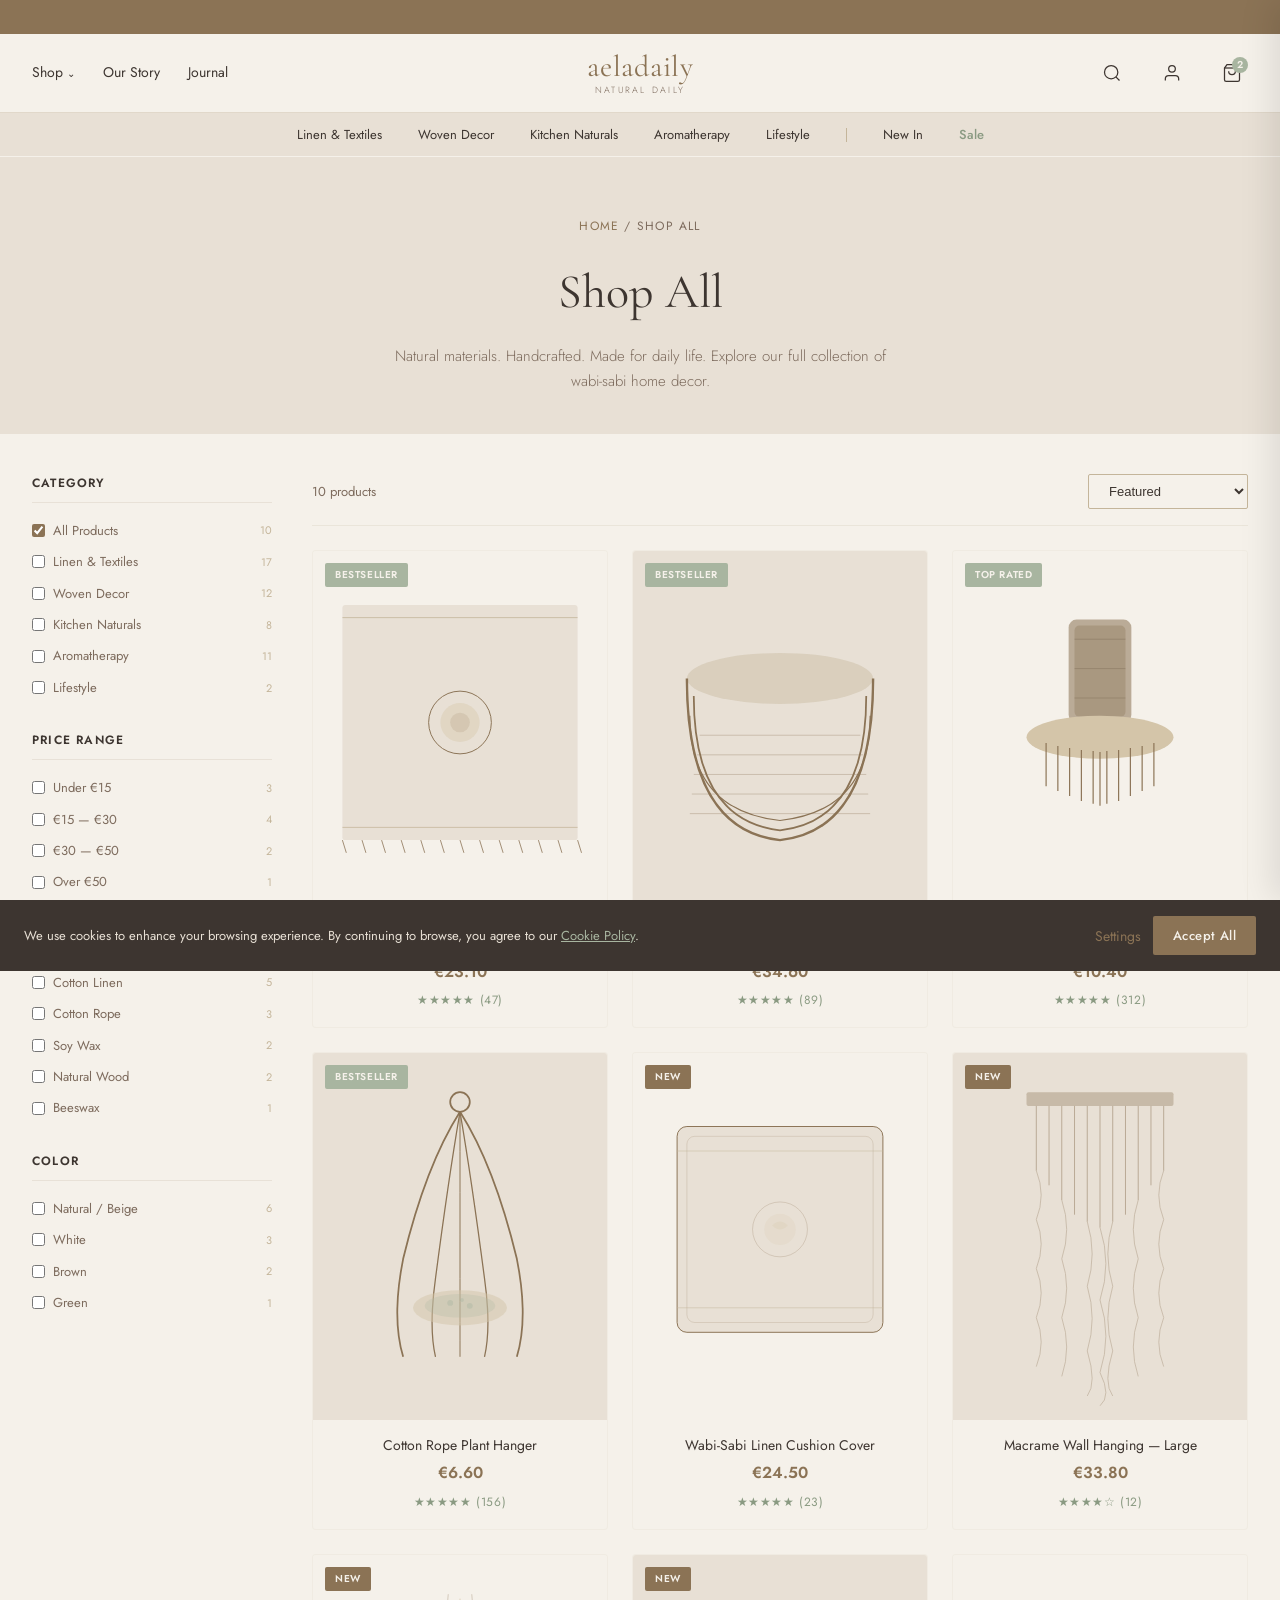
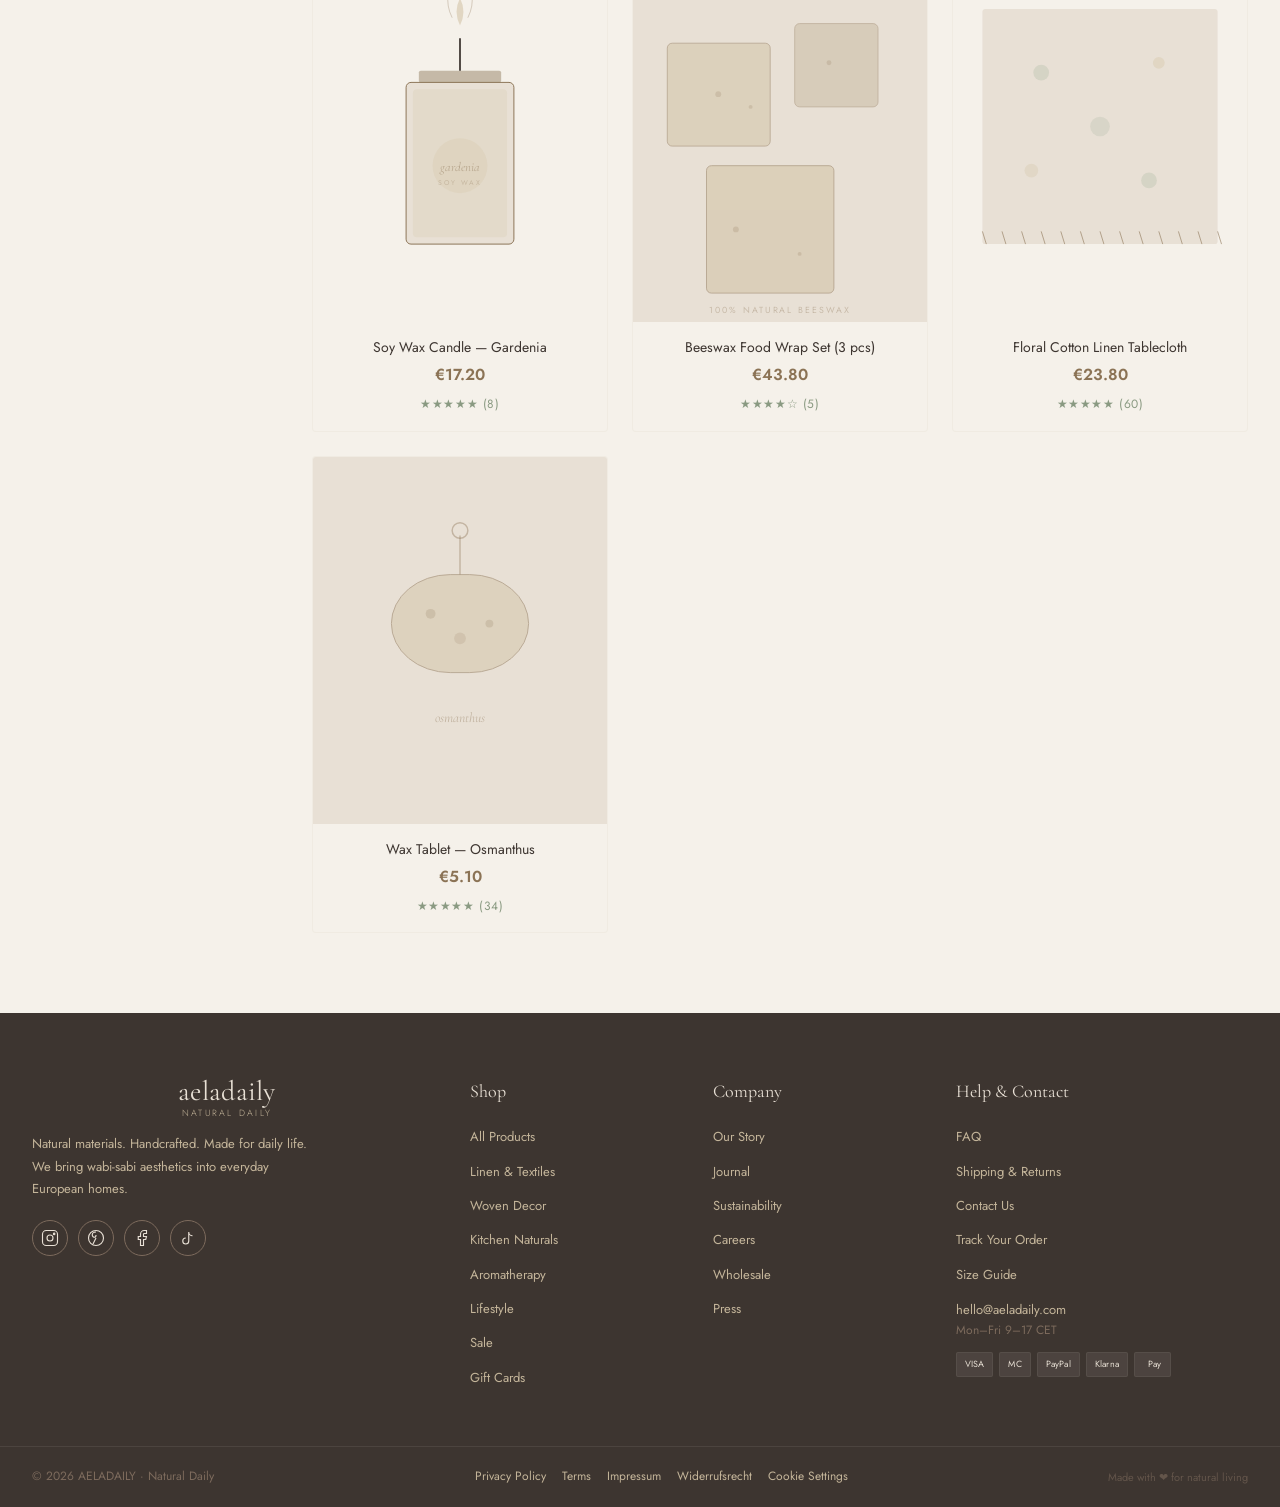
==== collection.html @ 65c20c47 "AELADAILY - Natural Daily | Wabi-sabi home decor DTC website - index.html: Homepage with hero, categ" ====
<!DOCTYPE html>
<html lang="de">
<head>
    <meta charset="UTF-8">
    <meta name="viewport" content="width=device-width, initial-scale=1.0">
    <title>Shop All — AELADAILY</title>
    <meta name="description" content="Shop natural material home decor: cotton linen textiles, woven decor, kitchen naturals, and aromatherapy.">
    <link rel="preconnect" href="https://fonts.googleapis.com">
    <link rel="preconnect" href="https://fonts.gstatic.com" crossorigin>
    <link href="https://fonts.googleapis.com/css2?family=Cormorant+Garamond:ital,wght@0,300;0,400;0,500;0,600;1,300;1,400&family=Jost:wght@300;400;500;600&family=Italianno&display=swap" rel="stylesheet">
    <link rel="stylesheet" href="css/style.css">
    <style>
        /* Collection page specific styles */
        .collection-hero {
            background: var(--cream);
            padding: 60px 0 40px;
            text-align: center;
        }
        .collection-breadcrumb {
            font-size: 12px;
            color: var(--taupe);
            margin-bottom: 16px;
            text-transform: uppercase;
            letter-spacing: 0.1em;
        }
        .collection-breadcrumb a { color: var(--walnut-brown); }
        .collection-title {
            font-family: var(--font-heading);
            font-size: 48px;
            font-weight: 400;
            color: var(--charcoal);
            margin-bottom: 12px;
        }
        .collection-desc {
            font-size: 15px;
            color: var(--taupe);
            max-width: 500px;
            margin: 0 auto;
            font-weight: 300;
        }
        .collection-layout {
            display: grid;
            grid-template-columns: 240px 1fr;
            gap: 40px;
            padding: 40px 0 80px;
        }
        .filter-sidebar {
            position: sticky;
            top: 140px;
            align-self: start;
        }
        .filter-group { margin-bottom: 28px; }
        .filter-heading {
            font-family: var(--font-body);
            font-size: 12px;
            font-weight: 600;
            text-transform: uppercase;
            letter-spacing: 0.1em;
            color: var(--charcoal);
            margin-bottom: 12px;
            padding-bottom: 8px;
            border-bottom: 1px solid rgba(139, 115, 85, 0.12);
        }
        .filter-option {
            display: flex;
            align-items: center;
            gap: 8px;
            padding: 5px 0;
            font-size: 13px;
            color: var(--taupe);
            cursor: pointer;
            transition: color var(--t-fast);
        }
        .filter-option:hover { color: var(--charcoal); }
        .filter-option input { accent-color: var(--walnut-brown); }
        .filter-count { color: var(--sand); font-size: 11px; margin-left: auto; }
        .collection-toolbar {
            display: flex;
            justify-content: space-between;
            align-items: center;
            margin-bottom: 24px;
            padding-bottom: 16px;
            border-bottom: 1px solid rgba(139, 115, 85, 0.1);
        }
        .toolbar-count { font-size: 13px; color: var(--taupe); }
        .toolbar-right { display: flex; gap: 16px; align-items: center; }
        .sort-select {
            border: 1px solid var(--sand);
            background: var(--linen-white);
            padding: 8px 16px;
            border-radius: var(--radius-sm);
            font-size: 13px;
            color: var(--charcoal);
            cursor: pointer;
            outline: none;
        }
        .collection-products {
            display: grid;
            grid-template-columns: repeat(3, 1fr);
            gap: 24px;
        }
        @media (max-width: 991px) {
            .collection-layout { grid-template-columns: 1fr; }
            .filter-sidebar { position: static; display: none; }
            .collection-products { grid-template-columns: repeat(2, 1fr); }
        }
        @media (max-width: 767px) {
            .collection-products { grid-template-columns: repeat(2, 1fr); gap: 12px; }
            .collection-title { font-size: 32px; }
        }
    </style>
</head>
<body class="page-collection">

<!-- ============ MOBILE MENU OVERLAY ============ -->
<div class="mobile-menu-overlay" id="mobileMenu">
    <div class="mobile-menu-inner">
        <button class="mobile-close" onclick="toggleMobileMenu()" aria-label="Close menu">&times;</button>
        <div class="mobile-logo">
            <span class="logo-wordmark">aeladaily</span>
            <span class="logo-subtitle">Natural Daily</span>
        </div>
        <nav class="mobile-nav">
            <a href="index.html" class="mobile-link">Home</a>
            <a href="collection.html" class="mobile-link">Shop All</a>
            <div class="mobile-submenu">
                <span class="mobile-submenu-title">Collections</span>
                <a href="collection.html?cat=linen" class="mobile-sublink">Linen &amp; Textiles</a>
                <a href="collection.html?cat=woven" class="mobile-sublink">Woven Decor</a>
                <a href="collection.html?cat=kitchen" class="mobile-sublink">Kitchen Naturals</a>
                <a href="collection.html?cat=aromatherapy" class="mobile-sublink">Aromatherapy</a>
                <a href="collection.html?cat=lifestyle" class="mobile-sublink">Lifestyle</a>
                <a href="collection.html?cat=sale" class="mobile-sublink sale">Sale</a>
            </div>
            <a href="about.html" class="mobile-link">Our Story</a>
            <a href="#" class="mobile-link">Journal</a>
            <a href="#" class="mobile-link">Contact</a>
        </nav>
        <div class="mobile-footer">
            <a href="#">Account</a>
            <a href="#">Cart (2)</a>
        </div>
    </div>
</div>

<!-- ============ SEARCH OVERLAY ============ -->
<div class="search-overlay" id="searchOverlay">
    <div class="search-content">
        <button class="overlay-close" onclick="toggleSearch()" aria-label="Close search">&times;</button>
        <p class="search-label">Search</p>
        <input type="text" placeholder="What are you looking for?" class="search-input" id="searchInput">
        <div class="search-suggestions">
            <p class="search-hint">Popular searches</p>
            <div class="search-tags">
                <button class="search-tag" onclick="searchFor('Tablecloth')">Tablecloth</button>
                <button class="search-tag" onclick="searchFor('Basket')">Basket</button>
                <button class="search-tag" onclick="searchFor('Candle')">Candle</button>
                <button class="search-tag" onclick="searchFor('Cushion')">Cushion</button>
                <button class="search-tag" onclick="searchFor('Macrame')">Macrame</button>
            </div>
        </div>
    </div>
</div>

<!-- ============ CART DRAWER ============ -->
<div class="cart-overlay" id="cartOverlay" onclick="toggleCart()"></div>
<aside class="cart-drawer" id="cartDrawer">
    <div class="cart-header">
        <h3 class="cart-title">Your Cart <span class="cart-count-inline">(2)</span></h3>
        <button class="overlay-close small" onclick="toggleCart()" aria-label="Close cart">&times;</button>
    </div>
    <div class="cart-free-ship-bar">
        <div class="free-ship-progress" style="width: 100%;"></div>
        <p class="free-ship-text">You've unlocked free shipping! &#127881;</p>
    </div>
    <div class="cart-items">
        <div class="cart-item">
            <div class="cart-item-img linen-bg">
                <svg viewBox="0 0 60 60" width="50" height="50"><rect x="8" y="14" width="44" height="32" rx="2" fill="none" stroke="#8B7355" stroke-width="1.2"/><line x1="8" y1="20" x2="52" y2="20" stroke="#8B7355" stroke-width="0.8"/><line x1="8" y1="40" x2="52" y2="40" stroke="#8B7355" stroke-width="0.8"/><circle cx="30" cy="30" r="8" fill="#D4C5A9" opacity="0.4"/></svg>
            </div>
            <div class="cart-item-info">
                <p class="cart-item-name">Cotton Linen Tablecloth with Tassels</p>
                <p class="cart-item-variant">Size: 140&times;200cm &middot; Natural White</p>
                <div class="cart-item-bottom">
                    <div class="qty-selector">
                        <button class="qty-btn" onclick="updateQty(this,-1)">&minus;</button>
                        <span class="qty-value">1</span>
                        <button class="qty-btn" onclick="updateQty(this,1)">&plus;</button>
                    </div>
                    <p class="cart-item-price">&euro;23.10</p>
                </div>
            </div>
            <button class="cart-item-remove" onclick="removeCartItem(this)" aria-label="Remove">&times;</button>
        </div>
        <div class="cart-item">
            <div class="cart-item-img woven-bg">
                <svg viewBox="0 0 60 60" width="50" height="50"><path d="M15 12h30v40H15z" fill="none" stroke="#8B7355" stroke-width="1.2"/><line x1="15" y1="20" x2="45" y2="20" stroke="#8B7355" stroke-width="0.6"/><line x1="15" y1="28" x2="45" y2="28" stroke="#8B7355" stroke-width="0.6"/><line x1="15" y1="36" x2="45" y2="36" stroke="#8B7355" stroke-width="0.6"/><line x1="15" y1="44" x2="45" y2="44" stroke="#8B7355" stroke-width="0.6"/><circle cx="30" cy="32" r="6" fill="#D4C5A9" opacity="0.3"/></svg>
            </div>
            <div class="cart-item-info">
                <p class="cart-item-name">Macrame Wall Hanging &mdash; Large</p>
                <p class="cart-item-variant">Color: Natural &middot; 60&times;100cm</p>
                <div class="cart-item-bottom">
                    <div class="qty-selector">
                        <button class="qty-btn" onclick="updateQty(this,-1)">&minus;</button>
                        <span class="qty-value">1</span>
                        <button class="qty-btn" onclick="updateQty(this,1)">&plus;</button>
                    </div>
                    <p class="cart-item-price">&euro;33.80</p>
                </div>
            </div>
            <button class="cart-item-remove" onclick="removeCartItem(this)" aria-label="Remove">&times;</button>
        </div>
    </div>
    <div class="cart-footer">
        <div class="cart-note">
            <input type="checkbox" id="giftWrap" class="cart-checkbox">
            <label for="giftWrap">Add gift wrapping <span class="gift-price">(+&euro;3.50)</span></label>
        </div>
        <div class="cart-summary">
            <span>Subtotal</span>
            <span>&euro;56.90</span>
        </div>
        <div class="cart-summary">
            <span>Shipping</span>
            <span class="free-shipping">FREE &#10003;</span>
        </div>
        <div class="cart-summary total">
            <span>Total</span>
            <span>&euro;56.90</span>
        </div>
        <p class="cart-tax-note">Taxes included. Shipping calculated at checkout.</p>
        <button class="btn-primary btn-full" onclick="window.location.href='#'">Checkout &rarr;</button>
        <button class="btn-text btn-full" onclick="toggleCart()">Continue Shopping</button>
    </div>
</aside>

<!-- ============ ANNOUNCEMENT BAR ============ -->
<div class="announcement-bar" id="announcementBar">
    <div class="announcement-track">
        <span>&#10022; FREE SHIPPING OVER &euro;49</span>
        <span>&#10022; NATURAL MATERIALS ONLY</span>
        <span>&#10022; HANDCRAFTED WITH CARE</span>
        <span>&#10022; PLASTIC-FREE PACKAGING</span>
        <span>&#10022; 30-DAY RETURNS</span>
        <span>&#10022; FREE SHIPPING OVER &euro;49</span>
        <span>&#10022; NATURAL MATERIALS ONLY</span>
        <span>&#10022; HANDCRAFTED WITH CARE</span>
        <span>&#10022; PLASTIC-FREE PACKAGING</span>
        <span>&#10022; 30-DAY RETURNS</span>
    </div>
</div>

<!-- ============ HEADER ============ -->
<header class="site-header" id="siteHeader">
    <div class="header-inner">
        <nav class="nav-left">
            <button class="hamburger" onclick="toggleMobileMenu()" aria-label="Menu">
                <span></span><span></span><span></span>
            </button>
            <div class="nav-dropdown">
                <a href="collection.html" class="nav-link active">Shop <span class="nav-caret">&#8964;</span></a>
                <div class="mega-menu">
                    <div class="mega-menu-inner">
                        <div class="mega-col">
                            <h5 class="mega-heading">Collections</h5>
                            <a href="collection.html?cat=linen" class="mega-link">Linen &amp; Textiles</a>
                            <a href="collection.html?cat=woven" class="mega-link">Woven Decor</a>
                            <a href="collection.html?cat=kitchen" class="mega-link">Kitchen Naturals</a>
                            <a href="collection.html?cat=aromatherapy" class="mega-link">Aromatherapy</a>
                            <a href="collection.html?cat=lifestyle" class="mega-link">Lifestyle</a>
                        </div>
                        <div class="mega-col">
                            <h5 class="mega-heading">Featured</h5>
                            <a href="collection.html?cat=sale" class="mega-link sale">Sale</a>
                            <a href="#" class="mega-link">New Arrivals</a>
                            <a href="#" class="mega-link">Bestsellers</a>
                            <a href="#" class="mega-link">Gift Cards</a>
                            <a href="#" class="mega-link">Gift Guides</a>
                        </div>
                        <div class="mega-feature">
                            <div class="mega-feature-img autumn-bg">
                                <svg viewBox="0 0 200 120" width="100%" height="100%"><rect width="200" height="120" fill="#E8E0D5"/><circle cx="100" cy="60" r="30" fill="#D4C5A9" opacity="0.4"/><text x="100" y="65" text-anchor="middle" font-family="Cormorant Garamond" font-size="14" fill="#8B7355" font-style="italic">Autumn Edit</text></svg>
                            </div>
                            <p class="mega-feature-text">Cozy textures for the season</p>
                            <a href="collection.html" class="mega-feature-link">Discover &rarr;</a>
                        </div>
                    </div>
                </div>
            </div>
            <a href="about.html" class="nav-link">Our Story</a>
            <a href="#" class="nav-link">Journal</a>
        </nav>
        <div class="logo-center">
            <a href="index.html" class="logo">
                <span class="logo-wordmark">aeladaily</span>
                <span class="logo-subtitle">Natural Daily</span>
            </a>
        </div>
        <div class="nav-right">
            <button class="icon-btn" onclick="toggleSearch()" aria-label="Search">
                <svg width="20" height="20" viewBox="0 0 24 24" fill="none" stroke="currentColor" stroke-width="1.5"><circle cx="11" cy="11" r="8"/><line x1="21" y1="21" x2="16.65" y2="16.65"/></svg>
            </button>
            <button class="icon-btn" aria-label="Account">
                <svg width="20" height="20" viewBox="0 0 24 24" fill="none" stroke="currentColor" stroke-width="1.5"><path d="M20 21v-2a4 4 0 00-4-4H8a4 4 0 00-4 4v2"/><circle cx="12" cy="7" r="4"/></svg>
            </button>
            <button class="icon-btn cart-btn" onclick="toggleCart()" aria-label="Cart">
                <svg width="20" height="20" viewBox="0 0 24 24" fill="none" stroke="currentColor" stroke-width="1.5"><path d="M6 2L3 6v14a2 2 0 002 2h14a2 2 0 002-2V6l-3-4z"/><line x1="3" y1="6" x2="21" y2="6"/><path d="M16 10a4 4 0 01-8 0"/></svg>
                <span class="cart-count">2</span>
            </button>
        </div>
    </div>
    <div class="category-bar">
        <div class="category-inner">
            <a href="collection.html?cat=linen" class="cat-link">Linen &amp; Textiles</a>
            <a href="collection.html?cat=woven" class="cat-link">Woven Decor</a>
            <a href="collection.html?cat=kitchen" class="cat-link">Kitchen Naturals</a>
            <a href="collection.html?cat=aromatherapy" class="cat-link">Aromatherapy</a>
            <a href="collection.html?cat=lifestyle" class="cat-link">Lifestyle</a>
            <span class="cat-divider"></span>
            <a href="collection.html?cat=new" class="cat-link">New In</a>
            <a href="collection.html?cat=sale" class="cat-link sale-link">Sale</a>
        </div>
    </div>
</header>

<!-- Collection Hero -->
<section class="collection-hero">
    <div class="container">
        <p class="collection-breadcrumb"><a href="index.html">Home</a> / <span id="breadcrumbCat">Shop All</span></p>
        <h1 class="collection-title" id="collectionTitle">Shop All</h1>
        <p class="collection-desc" id="collectionDesc">Natural materials. Handcrafted. Made for daily life. Explore our full collection of wabi-sabi home decor.</p>
    </div>
</section>

<!-- Collection Layout -->
<section>
    <div class="container">
        <div class="collection-layout">
            <aside class="filter-sidebar">
                <div class="filter-group">
                    <h3 class="filter-heading">Category</h3>
                    <label class="filter-option"><input type="checkbox" checked> All Products <span class="filter-count">10</span></label>
                    <label class="filter-option"><input type="checkbox"> Linen &amp; Textiles <span class="filter-count">17</span></label>
                    <label class="filter-option"><input type="checkbox"> Woven Decor <span class="filter-count">12</span></label>
                    <label class="filter-option"><input type="checkbox"> Kitchen Naturals <span class="filter-count">8</span></label>
                    <label class="filter-option"><input type="checkbox"> Aromatherapy <span class="filter-count">11</span></label>
                    <label class="filter-option"><input type="checkbox"> Lifestyle <span class="filter-count">2</span></label>
                </div>
                <div class="filter-group">
                    <h3 class="filter-heading">Price Range</h3>
                    <label class="filter-option"><input type="checkbox"> Under &euro;15 <span class="filter-count">3</span></label>
                    <label class="filter-option"><input type="checkbox"> &euro;15 — &euro;30 <span class="filter-count">4</span></label>
                    <label class="filter-option"><input type="checkbox"> &euro;30 — &euro;50 <span class="filter-count">2</span></label>
                    <label class="filter-option"><input type="checkbox"> Over &euro;50 <span class="filter-count">1</span></label>
                </div>
                <div class="filter-group">
                    <h3 class="filter-heading">Material</h3>
                    <label class="filter-option"><input type="checkbox"> Cotton Linen <span class="filter-count">5</span></label>
                    <label class="filter-option"><input type="checkbox"> Cotton Rope <span class="filter-count">3</span></label>
                    <label class="filter-option"><input type="checkbox"> Soy Wax <span class="filter-count">2</span></label>
                    <label class="filter-option"><input type="checkbox"> Natural Wood <span class="filter-count">2</span></label>
                    <label class="filter-option"><input type="checkbox"> Beeswax <span class="filter-count">1</span></label>
                </div>
                <div class="filter-group">
                    <h3 class="filter-heading">Color</h3>
                    <label class="filter-option"><input type="checkbox"> Natural / Beige <span class="filter-count">6</span></label>
                    <label class="filter-option"><input type="checkbox"> White <span class="filter-count">3</span></label>
                    <label class="filter-option"><input type="checkbox"> Brown <span class="filter-count">2</span></label>
                    <label class="filter-option"><input type="checkbox"> Green <span class="filter-count">1</span></label>
                </div>
            </aside>
            <div class="collection-main">
                <div class="collection-toolbar">
                    <span class="toolbar-count" id="productCount">10 products</span>
                    <div class="toolbar-right">
                        <select class="sort-select" id="sortSelect">
                            <option value="featured">Featured</option>
                            <option value="price-low">Price: Low to High</option>
                            <option value="price-high">Price: High to Low</option>
                            <option value="newest">Newest</option>
                            <option value="rating">Top Rated</option>
                        </select>
                    </div>
                </div>
                <div class="collection-products" id="collectionGrid"></div>
            </div>
        </div>
    </div>
</section>

<!-- Quick View Modal -->
<div class="qv-overlay" id="qvOverlay" onclick="closeQuickView()"></div>
<div class="qv-modal" id="qvModal">
    <button class="qv-close overlay-close" onclick="closeQuickView()">&times;</button>
    <div class="qv-content">
        <div class="qv-image" id="qvImage"></div>
        <div class="qv-info">
            <span class="qv-tag" id="qvTag"></span>
            <h3 class="qv-name" id="qvName"></h3>
            <p class="qv-price" id="qvPrice"></p>
            <div class="qv-rating" id="qvRating"></div>
            <p class="qv-desc" id="qvDesc"></p>
            <div class="qv-options">
                <p class="qv-option-label">Quantity</p>
                <div class="qty-selector qv-qty"><button class="qty-btn" onclick="updateQty(this,-1)">&minus;</button><span class="qty-value">1</span><button class="qty-btn" onclick="updateQty(this,1)">&plus;</button></div>
            </div>
            <button class="btn-primary btn-full qv-add-btn" onclick="addToCartFromQV()">Add to Cart &rarr;</button>
            <div class="qv-meta">
                <p>&#10003; In stock — ships in 1-2 days</p>
                <p>&#10003; Free shipping over &euro;49</p>
                <p>&#10003; 30-day returns</p>
            </div>
        </div>
    </div>
</div>

<!-- Footer (shared) -->
<footer class="site-footer">
    <div class="footer-main">
        <div class="container">
            <div class="footer-grid">
                <div class="footer-col footer-brand">
                    <div class="logo footer-logo">
                        <span class="logo-wordmark">aeladaily</span>
                        <span class="logo-subtitle">Natural Daily</span>
                    </div>
                    <p class="footer-desc">Natural materials. Handcrafted. Made for daily life. We bring wabi-sabi aesthetics into everyday European homes.</p>
                    <div class="social-links">
                        <a href="#" class="social-link" aria-label="Instagram"><svg width="18" height="18" viewBox="0 0 24 24" fill="none" stroke="currentColor" stroke-width="1.5"><rect x="2" y="2" width="20" height="20" rx="5"/><circle cx="12" cy="12" r="4"/><circle cx="17.5" cy="6.5" r="1" fill="currentColor"/></svg></a>
                        <a href="#" class="social-link" aria-label="Pinterest"><svg width="18" height="18" viewBox="0 0 24 24" fill="none" stroke="currentColor" stroke-width="1.5"><circle cx="12" cy="12" r="10"/><path d="M8 20l4-8M12 4c-3 0-5 2-5 4s2 3 3 3 2-1 2-3"/></svg></a>
                        <a href="#" class="social-link" aria-label="Facebook"><svg width="18" height="18" viewBox="0 0 24 24" fill="none" stroke="currentColor" stroke-width="1.5"><path d="M18 2h-3a5 5 0 00-5 5v3H7v4h3v8h4v-8h3l1-4h-4V7a1 1 0 011-1h3z"/></svg></a>
                        <a href="#" class="social-link" aria-label="TikTok"><svg width="18" height="18" viewBox="0 0 24 24" fill="none" stroke="currentColor" stroke-width="1.5"><path d="M9 12a4 4 0 104 4V4a5 5 0 005 5"/></svg></a>
                    </div>
                </div>
                <div class="footer-col">
                    <h4 class="footer-heading">Shop</h4>
                    <ul class="footer-links">
                        <li><a href="collection.html">All Products</a></li>
                        <li><a href="collection.html?cat=linen">Linen &amp; Textiles</a></li>
                        <li><a href="collection.html?cat=woven">Woven Decor</a></li>
                        <li><a href="collection.html?cat=kitchen">Kitchen Naturals</a></li>
                        <li><a href="collection.html?cat=aromatherapy">Aromatherapy</a></li>
                        <li><a href="collection.html?cat=lifestyle">Lifestyle</a></li>
                        <li><a href="collection.html?cat=sale">Sale</a></li>
                        <li><a href="#">Gift Cards</a></li>
                    </ul>
                </div>
                <div class="footer-col">
                    <h4 class="footer-heading">Company</h4>
                    <ul class="footer-links">
                        <li><a href="about.html">Our Story</a></li>
                        <li><a href="#">Journal</a></li>
                        <li><a href="#">Sustainability</a></li>
                        <li><a href="#">Careers</a></li>
                        <li><a href="#">Wholesale</a></li>
                        <li><a href="#">Press</a></li>
                    </ul>
                </div>
                <div class="footer-col">
                    <h4 class="footer-heading">Help &amp; Contact</h4>
                    <ul class="footer-links">
                        <li><a href="#">FAQ</a></li>
                        <li><a href="#">Shipping &amp; Returns</a></li>
                        <li><a href="#">Contact Us</a></li>
                        <li><a href="#">Track Your Order</a></li>
                        <li><a href="#">Size Guide</a></li>
                    </ul>
                    <p class="footer-contact-email">hello@aeladaily.com</p>
                    <p class="footer-contact-hours">Mon&ndash;Fri 9&ndash;17 CET</p>
                    <div class="payment-icons">
                        <span class="pay-icon">VISA</span>
                        <span class="pay-icon">MC</span>
                        <span class="pay-icon">PayPal</span>
                        <span class="pay-icon">Klarna</span>
                        <span class="pay-icon">&#63743;Pay</span>
                    </div>
                </div>
            </div>
        </div>
    </div>
    <div class="footer-legal">
        <div class="container">
            <div class="legal-inner">
                <p>&copy; 2026 AELADAILY &middot; Natural Daily</p>
                <div class="legal-links">
                    <a href="#">Privacy Policy</a>
                    <a href="#">Terms</a>
                    <a href="#">Impressum</a>
                    <a href="#">Widerrufsrecht</a>
                    <a href="#" onclick="openCookieSettings(); return false;">Cookie Settings</a>
                </div>
                <p class="made-with">Made with &#10084; for natural living</p>
            </div>
        </div>
    </div>
</footer>

<!-- ============ COOKIE BANNER ============ -->
<div class="cookie-banner" id="cookieBanner">
    <div class="cookie-content">
        <p>We use cookies to enhance your browsing experience. By continuing to browse, you agree to our <a href="#">Cookie Policy</a>.</p>
        <div class="cookie-actions">
            <button class="btn-text" onclick="openCookieSettings()">Settings</button>
            <button class="btn-primary btn-small" onclick="acceptCookies()">Accept All</button>
        </div>
    </div>
</div>

<script src="js/products.js"></script>
<script src="js/main.js"></script>
<script>
// Collection page logic
const categoryNames = {
    all: { title: "Shop All", desc: "Natural materials. Handcrafted. Made for daily life. Explore our full collection of wabi-sabi home decor." },
    linen: { title: "Linen & Textiles", desc: "Cotton linen tablecloths, cushions, and covers. Softens with every wash. Made to last." },
    woven: { title: "Woven Decor", desc: "Hand-woven macrame wall hangings, rope baskets, and plant hangers. Artisan craft for your home." },
    kitchen: { title: "Kitchen Naturals", desc: "Natural cleaning tools, beeswax wraps, and cork placemats. Plastic-free kitchen essentials." },
    aromatherapy: { title: "Aromatherapy", desc: "Soy candles, wax tablets, and diffusers. Natural scents for every mood and season." },
    lifestyle: { title: "Lifestyle", desc: "Thoughtful objects for daily living. Natural materials, handcrafted with care." },
    sale: { title: "Sale", desc: "Last chance to shop selected natural home decor at special prices." },
    new: { title: "New Arrivals", desc: "Just landed: new natural materials, new handcrafted pieces, new daily rituals." }
};

document.addEventListener('DOMContentLoaded', () => {
    const params = new URLSearchParams(window.location.search);
    const cat = params.get('cat') || 'all';
    const catInfo = categoryNames[cat] || categoryNames.all;

    document.getElementById('collectionTitle').textContent = catInfo.title;
    document.getElementById('collectionDesc').textContent = catInfo.desc;
    document.getElementById('breadcrumbCat').textContent = catInfo.title;

    // Render all products
    renderCollectionProducts();
});

function renderCollectionProducts() {
    const grid = document.getElementById('collectionGrid');
    grid.innerHTML = ALL_PRODUCTS.map(p => `
        <div class="product-card">
            <div class="product-img" onclick="openQuickView('${p.id}')">
                ${p.tag ? `<span class="product-tag ${p.tagClass}">${p.tag}</span>` : ''}
                ${p.svg}
                <div class="quick-add" onclick="event.stopPropagation(); openQuickView('${p.id}')">Quick View +</div>
            </div>
            <div class="product-info">
                <a href="product.html"><p class="product-name">${p.name}</p></a>
                <p class="product-price">${p.price}</p>
                <p class="product-rating">${p.rating} (${p.reviewCount})</p>
            </div>
        </div>
    `).join('');
}
</script>
</body>
</html>
---- css/style.css ----
/* ============================================
   AELADAILY — Atelier Wabi Theme v2
   Natural Daily · Cross-Border E-Commerce
   ============================================ */

/* ============ ROOT VARIABLES ============ */
:root {
    /* Colors — Primary */
    --linen-white: #F5F1EA;
    --walnut-brown: #8B7355;
    --charcoal: #3D3530;
    --sand: #C4B59A;
    --sage-green: #A8B5A0;
    --wheat: #D4C5A9;
    --taupe: #7D6B5D;
    --cream: #E8E0D5;
    --white: #FFFFFF;

    /* Colors — Extended */
    --walnut-light: #A8927A;
    --walnut-dark: #6B5A45;
    --charcoal-light: #5C5249;
    --sage-dark: #8A9A82;
    --linen-dark: #EDE7DC;

    /* Typography */
    --font-heading: 'Cormorant Garamond', Georgia, serif;
    --font-body: 'Jost', 'Helvetica Neue', sans-serif;
    --font-script: 'Italianno', cursive;

    /* Spacing */
    --section-padding: 90px;
    --section-padding-mobile: 48px;
    --container-max: 1280px;
    --container-pad: 32px;
    --container-pad-mobile: 16px;

    /* Transitions */
    --t-fast: 0.2s ease;
    --t-base: 0.3s ease;
    --t-slow: 0.5s ease;
    --t-cubic: 0.4s cubic-bezier(0.22, 1, 0.36, 1);

    /* Shadows */
    --shadow-sm: 0 2px 8px rgba(61, 53, 48, 0.06);
    --shadow-md: 0 6px 20px rgba(61, 53, 48, 0.08);
    --shadow-lg: 0 12px 40px rgba(61, 53, 48, 0.12);

    /* Radius */
    --radius-sm: 2px;
    --radius-md: 4px;
    --radius-lg: 8px;
}

/* ============ RESET ============ */
*, *::before, *::after {
    box-sizing: border-box;
    margin: 0;
    padding: 0;
}

html {
    scroll-behavior: smooth;
    font-size: 16px;
    -webkit-font-smoothing: antialiased;
    -moz-osx-font-smoothing: grayscale;
}

body {
    font-family: var(--font-body);
    color: var(--charcoal);
    background: var(--linen-white);
    line-height: 1.65;
    overflow-x: hidden;
}

a { color: inherit; text-decoration: none; transition: color var(--t-base); }
img, svg { max-width: 100%; display: block; }
button { font-family: inherit; cursor: pointer; }
input { font-family: inherit; }

::selection { background: var(--walnut-brown); color: var(--linen-white); }

/* ============ CONTAINER ============ */
.container {
    max-width: var(--container-max);
    margin: 0 auto;
    padding: 0 var(--container-pad);
}

/* ============ UTILITY ============ */
.linen-bg { background: linear-gradient(135deg, #F5F1EA, #E8E0D5); }
.woven-bg { background: linear-gradient(135deg, #E8E0D5, #D4C5A9); }
.aroma-bg { background: linear-gradient(135deg, #D4C5A9, #C4B59A); }
.kitchen-bg { background: linear-gradient(135deg, #F5F1EA, #A8B5A0); }
.autumn-bg { background: linear-gradient(135deg, #E8E0D5, #D4C5A9); }

/* ============ ANNOUNCEMENT BAR ============ */
.announcement-bar {
    background: var(--walnut-brown);
    color: var(--linen-white);
    overflow: hidden;
    height: 34px;
    display: flex;
    align-items: center;
    font-size: 11px;
    letter-spacing: 0.08em;
    text-transform: uppercase;
    font-weight: 400;
}

.announcement-track {
    display: inline-flex;
    align-items: center;
    gap: 28px;
    white-space: nowrap;
    animation: scrollLeft 40s linear infinite;
    padding-left: 100%;
}

@keyframes scrollLeft {
    0% { transform: translateX(0); }
    100% { transform: translateX(-50%); }
}

/* ============ HEADER ============ */
.site-header {
    position: sticky;
    top: 0;
    z-index: 1000;
    background: var(--linen-white);
    transition: all var(--t-base);
    border-bottom: 1px solid transparent;
}

.site-header.scrolled {
    box-shadow: var(--shadow-sm);
    border-bottom-color: rgba(139, 115, 85, 0.08);
}

.site-header.scrolled .announcement-bar {
    height: 0;
    overflow: hidden;
}

.header-inner {
    display: flex;
    align-items: center;
    justify-content: space-between;
    padding: 18px var(--container-pad);
    max-width: var(--container-max);
    margin: 0 auto;
    transition: padding var(--t-base);
}

.site-header.scrolled .header-inner {
    padding: 12px var(--container-pad);
}

.nav-left, .nav-right {
    display: flex;
    align-items: center;
    gap: 28px;
    flex: 1;
}

.nav-right { justify-content: flex-end; }

/* Hamburger (mobile) */
.hamburger {
    display: none;
    flex-direction: column;
    gap: 4px;
    background: none;
    border: none;
    padding: 6px;
    cursor: pointer;
}

.hamburger span {
    width: 22px;
    height: 2px;
    background: var(--charcoal);
    transition: all var(--t-base);
}

/* Nav Links */
.nav-link {
    font-family: var(--font-body);
    font-size: 14px;
    font-weight: 400;
    color: var(--charcoal);
    position: relative;
    transition: color var(--t-base);
    display: flex;
    align-items: center;
    gap: 4px;
}

.nav-link::after {
    content: '';
    position: absolute;
    bottom: -6px;
    left: 0;
    width: 0;
    height: 1px;
    background: var(--walnut-brown);
    transition: width var(--t-base);
}

.nav-link:hover { color: var(--walnut-brown); }
.nav-link:hover::after { width: 100%; }

.nav-caret {
    font-size: 10px;
    line-height: 1;
    margin-top: 2px;
}

/* Mega Menu Dropdown */
.nav-dropdown { position: relative; }

.mega-menu {
    position: absolute;
    top: 100%;
    left: 0;
    width: 600px;
    background: var(--linen-white);
    box-shadow: var(--shadow-lg);
    border-radius: var(--radius-md);
    padding: 32px;
    opacity: 0;
    visibility: hidden;
    transform: translateY(10px);
    transition: all var(--t-cubic);
    z-index: 100;
}

.nav-dropdown:hover .mega-menu {
    opacity: 1;
    visibility: visible;
    transform: translateY(0);
}

.mega-menu-inner {
    display: grid;
    grid-template-columns: 1fr 1fr 1.2fr;
    gap: 32px;
}

.mega-heading {
    font-family: var(--font-heading);
    font-size: 14px;
    font-weight: 600;
    color: var(--walnut-brown);
    margin-bottom: 12px;
    text-transform: uppercase;
    letter-spacing: 0.08em;
}

.mega-link {
    display: block;
    font-size: 13px;
    color: var(--charcoal);
    padding: 5px 0;
    transition: all var(--t-fast);
}

.mega-link:hover { color: var(--walnut-brown); padding-left: 6px; }
.mega-link.sale { color: var(--sage-dark); font-weight: 500; }

.mega-feature {
    text-align: center;
}

.mega-feature-img {
    border-radius: var(--radius-md);
    overflow: hidden;
    margin-bottom: 12px;
    aspect-ratio: 5/3;
}

.mega-feature-text {
    font-family: var(--font-heading);
    font-size: 16px;
    font-style: italic;
    color: var(--charcoal);
    margin-bottom: 6px;
}

.mega-feature-link {
    font-size: 13px;
    color: var(--walnut-brown);
    font-weight: 500;
}

/* Logo */
.logo-center { text-align: center; }

.logo {
    display: flex;
    flex-direction: column;
    align-items: center;
    line-height: 1;
}

.logo-wordmark {
    font-family: var(--font-heading);
    font-size: 30px;
    font-weight: 400;
    color: var(--walnut-brown);
    letter-spacing: 0.01em;
    transition: font-size var(--t-base);
}

.site-header.scrolled .logo-wordmark { font-size: 26px; }

.logo-subtitle {
    font-family: var(--font-body);
    font-size: 9px;
    font-weight: 300;
    color: var(--taupe);
    letter-spacing: 0.25em;
    text-transform: uppercase;
    margin-top: 3px;
}

/* Icon Buttons */
.icon-btn {
    background: none;
    border: none;
    color: var(--charcoal);
    cursor: pointer;
    padding: 6px;
    position: relative;
    transition: color var(--t-base);
    display: flex;
    align-items: center;
    justify-content: center;
}

.icon-btn:hover { color: var(--walnut-brown); }

.cart-count {
    position: absolute;
    top: 0;
    right: 0;
    background: var(--sage-green);
    color: var(--linen-white);
    font-size: 10px;
    font-weight: 600;
    width: 16px;
    height: 16px;
    border-radius: 50%;
    display: flex;
    align-items: center;
    justify-content: center;
    line-height: 1;
}

/* Category Bar */
.category-bar {
    background: var(--cream);
    border-top: 1px solid rgba(139, 115, 85, 0.08);
    transition: all var(--t-base);
}

.site-header.scrolled .category-bar {
    height: 0;
    overflow: hidden;
    border-top: none;
}

.category-inner {
    display: flex;
    justify-content: center;
    align-items: center;
    gap: 36px;
    padding: 11px var(--container-pad);
    max-width: var(--container-max);
    margin: 0 auto;
}

.cat-link {
    font-family: var(--font-body);
    font-size: 13px;
    font-weight: 400;
    color: var(--charcoal);
    transition: color var(--t-base);
    position: relative;
}

.cat-link:hover { color: var(--walnut-brown); }

.cat-link::after {
    content: '';
    position: absolute;
    bottom: -4px;
    left: 50%;
    width: 0;
    height: 1px;
    background: var(--walnut-brown);
    transition: all var(--t-base);
    transform: translateX(-50%);
}

.cat-link:hover::after { width: 100%; }

.cat-divider {
    width: 1px;
    height: 14px;
    background: var(--sand);
}

.sale-link { color: var(--sage-dark) !important; font-weight: 500; }

/* ============ SEARCH OVERLAY ============ */
.search-overlay {
    position: fixed;
    inset: 0;
    background: rgba(245, 241, 234, 0.98);
    z-index: 2000;
    display: none;
    align-items: center;
    justify-content: center;
    flex-direction: column;
    backdrop-filter: blur(8px);
}

.search-overlay.active {
    display: flex;
    animation: fadeIn var(--t-base);
}

.search-content {
    width: 100%;
    max-width: 640px;
    padding: 0 24px;
    text-align: center;
}

.search-label {
    font-family: var(--font-body);
    font-size: 12px;
    text-transform: uppercase;
    letter-spacing: 0.2em;
    color: var(--taupe);
    margin-bottom: 12px;
}

.search-input {
    width: 100%;
    border: none;
    border-bottom: 2px solid var(--walnut-brown);
    background: none;
    font-family: var(--font-heading);
    font-size: 36px;
    font-weight: 300;
    color: var(--charcoal);
    padding: 16px 0;
    outline: none;
    text-align: center;
}

.search-input::placeholder { color: var(--sand); }

.search-suggestions { margin-top: 32px; }

.search-hint {
    font-size: 12px;
    color: var(--taupe);
    margin-bottom: 12px;
    text-transform: uppercase;
    letter-spacing: 0.1em;
}

.search-tags {
    display: flex;
    justify-content: center;
    gap: 10px;
    flex-wrap: wrap;
}

.search-tag {
    background: var(--cream);
    border: 1px solid var(--sand);
    color: var(--charcoal);
    padding: 8px 20px;
    border-radius: 20px;
    font-size: 13px;
    transition: all var(--t-base);
}

.search-tag:hover {
    background: var(--walnut-brown);
    color: var(--linen-white);
    border-color: var(--walnut-brown);
}

.overlay-close {
    position: absolute;
    top: 24px;
    right: 32px;
    background: none;
    border: none;
    font-size: 36px;
    color: var(--charcoal);
    cursor: pointer;
    line-height: 1;
    transition: color var(--t-base);
    z-index: 10;
}

.overlay-close:hover { color: var(--walnut-brown); }
.overlay-close.small { font-size: 24px; position: static; }

/* ============ CART DRAWER ============ */
.cart-overlay {
    position: fixed;
    inset: 0;
    background: rgba(61, 53, 48, 0.4);
    z-index: 1500;
    display: none;
    backdrop-filter: blur(2px);
}

.cart-overlay.active { display: block; animation: fadeIn var(--t-base); }

.cart-drawer {
    position: fixed;
    top: 0;
    right: -460px;
    width: 460px;
    max-width: 100%;
    height: 100%;
    background: var(--linen-white);
    z-index: 1600;
    display: flex;
    flex-direction: column;
    transition: right var(--t-cubic);
    box-shadow: -8px 0 32px rgba(0,0,0,0.1);
}

.cart-drawer.active { right: 0; }

.cart-header {
    display: flex;
    align-items: center;
    justify-content: space-between;
    padding: 24px 28px;
    border-bottom: 1px solid rgba(139, 115, 85, 0.12);
}

.cart-title {
    font-family: var(--font-heading);
    font-size: 26px;
    font-weight: 400;
    color: var(--charcoal);
}

.cart-count-inline { font-size: 16px; color: var(--taupe); }

.cart-free-ship-bar {
    padding: 12px 28px;
    background: var(--cream);
    text-align: center;
}

.free-ship-progress {
    height: 3px;
    background: var(--sage-green);
    border-radius: 2px;
    margin-bottom: 8px;
    transition: width var(--t-slow);
}

.free-ship-text {
    font-size: 12px;
    color: var(--sage-dark);
    font-weight: 500;
}

.cart-items {
    flex: 1;
    overflow-y: auto;
    padding: 16px 28px;
}

.cart-item {
    display: flex;
    gap: 16px;
    padding: 16px 0;
    border-bottom: 1px solid rgba(139, 115, 85, 0.08);
    position: relative;
}

.cart-item-img {
    width: 72px;
    height: 72px;
    border-radius: var(--radius-sm);
    display: flex;
    align-items: center;
    justify-content: center;
    flex-shrink: 0;
}

.cart-item-info { flex: 1; }

.cart-item-name {
    font-size: 14px;
    font-weight: 500;
    color: var(--charcoal);
    margin-bottom: 3px;
    line-height: 1.3;
}

.cart-item-variant {
    font-size: 12px;
    color: var(--taupe);
    margin-bottom: 8px;
}

.cart-item-bottom {
    display: flex;
    align-items: center;
    justify-content: space-between;
}

.cart-item-price {
    font-size: 14px;
    color: var(--walnut-brown);
    font-weight: 600;
}

.cart-item-remove {
    position: absolute;
    top: 16px;
    right: 0;
    background: none;
    border: none;
    font-size: 20px;
    color: var(--taupe);
    cursor: pointer;
    line-height: 1;
    opacity: 0;
    transition: opacity var(--t-base);
}

.cart-item:hover .cart-item-remove { opacity: 1; }
.cart-item-remove:hover { color: var(--charcoal); }

/* Qty Selector */
.qty-selector {
    display: inline-flex;
    align-items: center;
    border: 1px solid var(--sand);
    border-radius: var(--radius-sm);
    overflow: hidden;
}

.qty-btn {
    background: none;
    border: none;
    width: 28px;
    height: 28px;
    font-size: 16px;
    color: var(--charcoal);
    display: flex;
    align-items: center;
    justify-content: center;
    transition: background var(--t-fast);
}

.qty-btn:hover { background: var(--cream); }

.qty-value {
    min-width: 28px;
    text-align: center;
    font-size: 13px;
    font-weight: 500;
}

.cart-footer {
    padding: 20px 28px 28px;
    border-top: 1px solid rgba(139, 115, 85, 0.12);
}

.cart-note {
    display: flex;
    align-items: center;
    gap: 8px;
    margin-bottom: 12px;
    font-size: 13px;
}

.cart-checkbox { accent-color: var(--walnut-brown); }

.gift-price { color: var(--taupe); }

.cart-summary {
    display: flex;
    justify-content: space-between;
    padding: 5px 0;
    font-size: 14px;
    color: var(--charcoal);
}

.cart-summary.total {
    font-size: 18px;
    font-weight: 600;
    border-top: 1px solid rgba(139, 115, 85, 0.15);
    margin-top: 8px;
    padding-top: 14px;
}

.free-shipping { color: var(--sage-dark); font-weight: 500; }

.cart-tax-note {
    font-size: 11px;
    color: var(--taupe);
    margin: 8px 0 12px;
    text-align: center;
}

/* ============ BUTTONS ============ */
.btn-primary {
    background: var(--walnut-brown);
    color: var(--linen-white);
    border: none;
    padding: 15px 36px;
    font-family: var(--font-body);
    font-size: 14px;
    font-weight: 500;
    letter-spacing: 0.03em;
    cursor: pointer;
    transition: all var(--t-base);
    border-radius: var(--radius-sm);
    display: inline-flex;
    align-items: center;
    justify-content: center;
    gap: 8px;
    position: relative;
    overflow: hidden;
}

.btn-primary::before {
    content: '';
    position: absolute;
    inset: 0;
    background: var(--charcoal);
    transform: translateY(100%);
    transition: transform var(--t-cubic);
}

.btn-primary:hover::before { transform: translateY(0); }
.btn-primary span, .btn-primary { position: relative; z-index: 1; }

.btn-primary:hover {
    box-shadow: 0 6px 20px rgba(139, 115, 85, 0.25);
    transform: translateY(-1px);
}

.btn-secondary {
    background: transparent;
    color: var(--walnut-brown);
    border: 1px solid var(--walnut-brown);
    padding: 15px 36px;
    font-family: var(--font-body);
    font-size: 14px;
    font-weight: 500;
    cursor: pointer;
    transition: all var(--t-base);
    border-radius: var(--radius-sm);
    display: inline-flex;
    align-items: center;
    gap: 8px;
}

.btn-secondary:hover {
    background: var(--walnut-brown);
    color: var(--linen-white);
}

.btn-ghost-light {
    background: transparent;
    color: var(--charcoal);
    border: 1px solid rgba(61, 53, 48, 0.3);
    padding: 15px 36px;
    font-family: var(--font-body);
    font-size: 14px;
    font-weight: 500;
    cursor: pointer;
    transition: all var(--t-base);
    border-radius: var(--radius-sm);
}

.btn-ghost-light:hover {
    border-color: var(--charcoal);
    background: rgba(61, 53, 48, 0.05);
}

.btn-text {
    background: none;
    border: none;
    color: var(--walnut-brown);
    font-family: var(--font-body);
    font-size: 14px;
    cursor: pointer;
    padding: 8px 0;
    transition: all var(--t-base);
}

.btn-text:hover { color: var(--charcoal); }

.btn-large { padding: 17px 44px; font-size: 15px; }
.btn-small { padding: 10px 20px; font-size: 13px; }
.btn-full { width: 100%; margin-top: 10px; }

/* ============ HERO ============ */
.hero {
    position: relative;
    height: 640px;
    overflow: hidden;
}

.hero-bg {
    position: absolute;
    inset: 0;
    background: linear-gradient(135deg, #F5F1EA 0%, #EDE7DC 30%, #E8E0D5 60%, #D4C5A9 100%);
    display: flex;
    align-items: center;
    justify-content: center;
}

.hero-texture {
    position: absolute;
    inset: 0;
    background-image:
        radial-gradient(ellipse at 15% 25%, rgba(168, 181, 160, 0.12) 0%, transparent 50%),
        radial-gradient(ellipse at 85% 75%, rgba(139, 115, 85, 0.08) 0%, transparent 50%),
        radial-gradient(ellipse at 50% 50%, rgba(212, 197, 169, 0.06) 0%, transparent 70%);
}

.hero-content {
    position: relative;
    z-index: 2;
    text-align: center;
    padding: 0 24px;
    max-width: 720px;
}

.hero-eyebrow {
    display: flex;
    align-items: center;
    justify-content: center;
    gap: 16px;
    font-family: var(--font-body);
    font-size: 12px;
    font-weight: 400;
    text-transform: uppercase;
    letter-spacing: 0.25em;
    color: var(--walnut-brown);
    margin-bottom: 24px;
    opacity: 0;
    animation: fadeUp 0.8s 0.2s forwards;
}

.hero-eyebrow-line {
    width: 40px;
    height: 1px;
    background: var(--walnut-brown);
    opacity: 0.5;
}

.hero-title {
    font-family: var(--font-heading);
    font-size: 72px;
    font-weight: 300;
    line-height: 1.05;
    color: var(--charcoal);
    margin-bottom: 24px;
    letter-spacing: -0.02em;
    opacity: 0;
    animation: fadeUp 0.8s 0.4s forwards;
}

.hero-title em {
    font-style: italic;
    color: var(--walnut-brown);
}

.hero-subtitle {
    font-family: var(--font-body);
    font-size: 16px;
    font-weight: 300;
    color: var(--taupe);
    margin-bottom: 36px;
    line-height: 1.7;
    opacity: 0;
    animation: fadeUp 0.8s 0.6s forwards;
}

.hero-actions {
    display: flex;
    gap: 16px;
    justify-content: center;
    opacity: 0;
    animation: fadeUp 0.8s 0.8s forwards;
}

.hero-scroll-indicator {
    position: absolute;
    bottom: 30px;
    left: 50%;
    transform: translateX(-50%);
    z-index: 2;
    text-align: center;
}

.hero-scroll-indicator span {
    font-size: 10px;
    text-transform: uppercase;
    letter-spacing: 0.2em;
    color: var(--taupe);
    display: block;
    margin-bottom: 8px;
}

.scroll-line {
    width: 1px;
    height: 36px;
    background: var(--taupe);
    margin: 0 auto;
    animation: scrollPulse 2s ease-in-out infinite;
}

@keyframes scrollPulse {
    0%, 100% { transform: scaleY(0.3); transform-origin: top; opacity: 0.3; }
    50% { transform: scaleY(1); transform-origin: top; opacity: 1; }
}

/* Hero Badge */
.hero-badge {
    position: absolute;
    bottom: 60px;
    right: 60px;
    z-index: 3;
    animation: rotateBadge 30s linear infinite, fadeIn 1s 1s forwards;
    opacity: 0;
}

.hero-badge-circle {
    position: relative;
    width: 110px;
    height: 110px;
}

.hero-badge-center {
    position: absolute;
    top: 50%;
    left: 50%;
    transform: translate(-50%, -50%);
    font-size: 24px;
    color: var(--walnut-brown);
}

@keyframes rotateBadge {
    from { transform: rotate(0deg); }
    to { transform: rotate(360deg); }
}

@keyframes fadeIn {
    from { opacity: 0; }
    to { opacity: 1; }
}

@keyframes fadeUp {
    from { opacity: 0; transform: translateY(24px); }
    to { opacity: 1; transform: translateY(0); }
}

/* ============ VALUE STRIP ============ */
.value-strip {
    background: var(--walnut-brown);
    padding: 36px 0;
}

.value-grid {
    display: grid;
    grid-template-columns: repeat(4, 1fr);
    gap: 32px;
}

.value-item {
    display: flex;
    align-items: center;
    gap: 16px;
    color: var(--linen-white);
}

.value-icon {
    color: var(--cream);
    flex-shrink: 0;
    display: flex;
    align-items: center;
    justify-content: center;
    width: 40px;
    height: 40px;
}

.value-text h4 {
    font-family: var(--font-heading);
    font-size: 18px;
    font-weight: 400;
    margin-bottom: 2px;
}

.value-text p {
    font-size: 12px;
    opacity: 0.75;
    font-weight: 300;
}

/* ============ SECTIONS ============ */
.section {
    padding: var(--section-padding) 0;
}

.section-header {
    text-align: center;
    margin-bottom: 56px;
    position: relative;
}

.section-eyebrow {
    font-family: var(--font-body);
    font-size: 12px;
    font-weight: 500;
    text-transform: uppercase;
    letter-spacing: 0.2em;
    color: var(--walnut-brown);
    display: block;
    margin-bottom: 14px;
}

.section-title {
    font-family: var(--font-heading);
    font-size: 40px;
    font-weight: 400;
    color: var(--charcoal);
    line-height: 1.2;
    letter-spacing: -0.01em;
}

.section-title em {
    font-style: italic;
    color: var(--walnut-brown);
}

.section-desc {
    font-size: 15px;
    color: var(--taupe);
    margin-top: 10px;
    font-weight: 300;
}

.section-view-all {
    display: inline-block;
    margin-top: 16px;
    font-size: 14px;
    color: var(--walnut-brown);
    font-weight: 500;
    border-bottom: 1px solid var(--walnut-brown);
    padding-bottom: 2px;
    transition: all var(--t-base);
}

.section-view-all:hover { letter-spacing: 0.02em; }

/* ============ CATEGORY GRID ============ */
.category-grid {
    display: grid;
    grid-template-columns: repeat(4, 1fr);
    gap: 24px;
}

.category-tile {
    background: var(--linen-white);
    border-radius: var(--radius-md);
    overflow: hidden;
    transition: all var(--t-cubic);
    border: 1px solid rgba(139, 115, 85, 0.06);
}

.category-tile:hover {
    transform: translateY(-6px);
    box-shadow: var(--shadow-lg);
}

.cat-img-wrap {
    aspect-ratio: 1;
    overflow: hidden;
    position: relative;
}

.cat-img {
    width: 100%;
    height: 100%;
    transition: transform var(--t-cubic);
}

.category-tile:hover .cat-img { transform: scale(1.05); }

.cat-overlay {
    position: absolute;
    inset: 0;
    background: rgba(61, 53, 48, 0.35);
    display: flex;
    align-items: center;
    justify-content: center;
    opacity: 0;
    transition: opacity var(--t-base);
}

.category-tile:hover .cat-overlay { opacity: 1; }

.cat-cta {
    color: var(--linen-white);
    font-size: 14px;
    font-weight: 500;
    border: 1px solid var(--linen-white);
    padding: 10px 24px;
    border-radius: var(--radius-sm);
    backdrop-filter: blur(4px);
}

.cat-info {
    padding: 20px;
    text-align: center;
}

.cat-info h3 {
    font-family: var(--font-heading);
    font-size: 22px;
    font-weight: 400;
    color: var(--charcoal);
    margin-bottom: 4px;
}

.cat-info p {
    font-size: 12px;
    color: var(--taupe);
    text-transform: uppercase;
    letter-spacing: 0.08em;
}

/* ============ PRODUCT GRID ============ */
.product-grid {
    display: grid;
    grid-template-columns: repeat(4, 1fr);
    gap: 28px;
}

.product-card {
    background: var(--linen-white);
    border-radius: var(--radius-md);
    overflow: hidden;
    cursor: pointer;
    transition: all var(--t-cubic);
    border: 1px solid rgba(139, 115, 85, 0.05);
}

.product-card:hover {
    transform: translateY(-4px);
    box-shadow: var(--shadow-md);
}

.product-img {
    aspect-ratio: 4 / 5;
    overflow: hidden;
    position: relative;
}

.product-img svg { width: 100%; height: 100%; transition: transform var(--t-cubic); }
.product-card:hover .product-img svg { transform: scale(1.04); }

.product-tag {
    position: absolute;
    top: 12px;
    left: 12px;
    background: var(--sage-green);
    color: var(--linen-white);
    font-size: 10px;
    font-weight: 600;
    padding: 4px 10px;
    border-radius: var(--radius-sm);
    text-transform: uppercase;
    letter-spacing: 0.06em;
    z-index: 2;
}

.product-tag.tag-new { background: var(--walnut-brown); }
.product-tag.tag-sale { background: #C97B5E; }

.quick-add {
    position: absolute;
    bottom: 0;
    left: 0;
    right: 0;
    background: rgba(139, 115, 85, 0.95);
    color: var(--linen-white);
    text-align: center;
    padding: 12px;
    font-size: 13px;
    font-weight: 500;
    transform: translateY(100%);
    transition: transform var(--t-cubic);
    cursor: pointer;
    backdrop-filter: blur(4px);
}

.product-card:hover .quick-add { transform: translateY(0); }
.quick-add:hover { background: var(--charcoal); }

.product-info {
    padding: 16px;
    text-align: center;
}

.product-name {
    font-size: 14px;
    font-weight: 400;
    color: var(--charcoal);
    margin-bottom: 6px;
    line-height: 1.3;
}

.product-price {
    font-size: 16px;
    font-weight: 600;
    color: var(--walnut-brown);
    margin-bottom: 6px;
}

.product-rating {
    font-size: 12px;
    color: var(--sage-dark);
    letter-spacing: 0.05em;
}

/* ============ STORY FEATURE ============ */
.story-split {
    display: grid;
    grid-template-columns: 1fr 1fr;
    gap: 80px;
    align-items: center;
    max-width: var(--container-max);
    margin: 0 auto;
    padding: 0 var(--container-pad);
}

.story-image-wrap {
    position: relative;
}

.story-image {
    border-radius: var(--radius-md);
    overflow: hidden;
}

.story-image-badge {
    position: absolute;
    bottom: -24px;
    right: -24px;
    background: var(--walnut-brown);
    color: var(--linen-white);
    width: 120px;
    height: 120px;
    border-radius: 50%;
    display: flex;
    flex-direction: column;
    align-items: center;
    justify-content: center;
    text-align: center;
    box-shadow: var(--shadow-lg);
}

.story-badge-num {
    font-family: var(--font-heading);
    font-size: 28px;
    font-weight: 500;
    line-height: 1;
}

.story-badge-text {
    font-size: 10px;
    text-transform: uppercase;
    letter-spacing: 0.1em;
    margin-top: 4px;
    line-height: 1.3;
}

.story-text .section-eyebrow { text-align: left; }

.story-title {
    margin-bottom: 24px;
    text-align: left;
}

.story-body p {
    font-size: 15px;
    color: var(--taupe);
    line-height: 1.8;
    margin-bottom: 16px;
}

.story-body strong { color: var(--charcoal); font-weight: 500; }

.story-values {
    display: flex;
    gap: 32px;
    margin: 28px 0 32px;
}

.story-value {
    display: flex;
    align-items: center;
    gap: 8px;
}

.story-value-icon { font-size: 20px; }

.story-value-text {
    font-family: var(--font-heading);
    font-size: 16px;
    color: var(--charcoal);
    font-weight: 500;
}

/* ============ QUOTE BANNER ============ */
.quote-banner {
    background: var(--cream);
    padding: 80px 0;
    text-align: center;
    position: relative;
    overflow: hidden;
}

.quote-banner::before {
    content: '';
    position: absolute;
    top: 0;
    left: 0;
    right: 0;
    bottom: 0;
    background: radial-gradient(ellipse at center, rgba(212, 197, 169, 0.15) 0%, transparent 70%);
}

.quote-mark {
    font-family: var(--font-heading);
    font-size: 80px;
    color: var(--walnut-brown);
    opacity: 0.2;
    line-height: 0.8;
    position: relative;
}

.quote-text {
    font-family: var(--font-heading);
    font-size: 28px;
    font-style: italic;
    font-weight: 300;
    color: var(--charcoal);
    line-height: 1.5;
    max-width: 700px;
    margin: 16px auto 24px;
    position: relative;
}

.quote-attribute {
    font-family: var(--font-body);
    font-size: 13px;
    text-transform: uppercase;
    letter-spacing: 0.15em;
    color: var(--walnut-brown);
    position: relative;
}

/* ============ INSTAGRAM ============ */
.instagram-grid {
    display: grid;
    grid-template-columns: repeat(6, 1fr);
    gap: 12px;
}

.ig-tile {
    aspect-ratio: 1;
    border-radius: var(--radius-sm);
    overflow: hidden;
    position: relative;
    cursor: pointer;
}

.ig-tile svg {
    width: 100%;
    height: 100%;
    transition: transform var(--t-cubic);
}

.ig-tile:hover svg { transform: scale(1.08); }

.ig-hover {
    position: absolute;
    inset: 0;
    background: rgba(139, 115, 85, 0.4);
    display: flex;
    align-items: center;
    justify-content: center;
    opacity: 0;
    transition: opacity var(--t-base);
}

.ig-tile:hover .ig-hover { opacity: 1; }

.ig-hover span {
    color: var(--linen-white);
    font-size: 20px;
}

.ig-follow-cta {
    text-align: center;
    margin-top: 32px;
}

/* ============ NEWSLETTER ============ */
.section-newsletter {
    background: var(--charcoal);
    color: var(--cream);
}

.newsletter-box {
    text-align: center;
    max-width: 520px;
    margin: 0 auto;
}

.newsletter-script {
    font-family: var(--font-script);
    font-size: 36px;
    color: var(--sage-green);
    display: block;
    margin-bottom: 8px;
}

.newsletter-box .section-title {
    color: var(--cream);
    margin-bottom: 16px;
}

.newsletter-box p {
    font-size: 15px;
    color: var(--sand);
    margin-bottom: 28px;
    line-height: 1.6;
}

.newsletter-box strong { color: var(--cream); }

.newsletter-form {
    display: flex;
    gap: 8px;
    margin-bottom: 14px;
}

.newsletter-input {
    flex: 1;
    padding: 15px 20px;
    border: 1px solid var(--taupe);
    border-radius: var(--radius-sm);
    background: rgba(245, 241, 234, 0.05);
    color: var(--cream);
    font-size: 14px;
    outline: none;
    transition: border-color var(--t-base);
}

.newsletter-input::placeholder { color: var(--taupe); }
.newsletter-input:focus { border-color: var(--sage-green); }

.newsletter-fineprint {
    font-size: 11px !important;
    color: var(--taupe);
}

.newsletter-fineprint a { color: var(--sand); text-decoration: underline; }

/* ============ FOOTER ============ */
.site-footer {
    background: var(--charcoal);
    color: var(--cream);
}

.footer-main { padding: 64px 0 48px; }

.footer-grid {
    display: grid;
    grid-template-columns: 2fr 1fr 1fr 1.5fr;
    gap: 48px;
}

.footer-logo .logo-wordmark { color: var(--cream); font-size: 28px; }
.footer-logo .logo-subtitle { color: var(--sand); }

.footer-desc {
    font-size: 13px;
    color: var(--sand);
    line-height: 1.7;
    margin: 16px 0 20px;
    max-width: 280px;
}

.social-links { display: flex; gap: 10px; }

.social-link {
    width: 36px;
    height: 36px;
    border: 1px solid var(--taupe);
    border-radius: 50%;
    display: flex;
    align-items: center;
    justify-content: center;
    color: var(--cream);
    transition: all var(--t-base);
}

.social-link:hover {
    background: var(--walnut-brown);
    border-color: var(--walnut-brown);
}

.footer-heading {
    font-family: var(--font-heading);
    font-size: 18px;
    font-weight: 400;
    margin-bottom: 16px;
    color: var(--cream);
}

.footer-links { list-style: none; }
.footer-links li { margin-bottom: 8px; }
.footer-links a { font-size: 13px; color: var(--sand); transition: color var(--t-fast); }
.footer-links a:hover { color: var(--cream); }

.footer-contact-email {
    font-size: 13px;
    color: var(--sand);
    margin-top: 12px;
}

.footer-contact-hours {
    font-size: 12px;
    color: var(--taupe);
    margin-bottom: 12px;
}

.payment-icons {
    display: flex;
    flex-wrap: wrap;
    gap: 6px;
    margin-top: 12px;
}

.pay-icon {
    font-size: 9px;
    background: rgba(245, 241, 234, 0.08);
    padding: 4px 8px;
    border-radius: var(--radius-sm);
    color: var(--cream);
    letter-spacing: 0.02em;
    border: 1px solid rgba(245, 241, 234, 0.06);
}

.footer-legal {
    border-top: 1px solid rgba(245, 241, 234, 0.08);
    padding: 20px 0;
}

.legal-inner {
    display: flex;
    justify-content: space-between;
    align-items: center;
    flex-wrap: wrap;
    gap: 12px;
}

.legal-inner p { font-size: 12px; color: var(--taupe); }

.legal-links { display: flex; gap: 16px; flex-wrap: wrap; }
.legal-links a { font-size: 12px; color: var(--sand); transition: color var(--t-fast); }
.legal-links a:hover { color: var(--cream); }

.made-with { font-size: 11px !important; opacity: 0.6; }

/* ============ QUICK VIEW MODAL ============ */
.qv-overlay {
    position: fixed;
    inset: 0;
    background: rgba(61, 53, 48, 0.5);
    z-index: 2500;
    display: none;
    backdrop-filter: blur(4px);
}

.qv-overlay.active { display: block; animation: fadeIn var(--t-base); }

.qv-modal {
    position: fixed;
    top: 50%;
    left: 50%;
    transform: translate(-50%, -50%) scale(0.9);
    width: 90%;
    max-width: 800px;
    max-height: 85vh;
    background: var(--linen-white);
    z-index: 2600;
    border-radius: var(--radius-md);
    overflow: hidden;
    display: none;
    box-shadow: var(--shadow-lg);
    opacity: 0;
    transition: all var(--t-cubic);
}

.qv-modal.active {
    display: block;
    opacity: 1;
    transform: translate(-50%, -50%) scale(1);
}

.qv-close {
    position: absolute;
    top: 12px;
    right: 16px;
    z-index: 10;
}

.qv-content {
    display: grid;
    grid-template-columns: 1fr 1fr;
    max-height: 85vh;
    overflow: hidden;
}

.qv-image {
    aspect-ratio: 1;
    overflow: hidden;
}

.qv-image svg { width: 100%; height: 100%; }

.qv-info {
    padding: 40px 36px;
    overflow-y: auto;
}

.qv-tag {
    display: inline-block;
    background: var(--sage-green);
    color: var(--linen-white);
    font-size: 10px;
    font-weight: 600;
    padding: 4px 10px;
    border-radius: var(--radius-sm);
    text-transform: uppercase;
    letter-spacing: 0.06em;
    margin-bottom: 12px;
}

.qv-name {
    font-family: var(--font-heading);
    font-size: 28px;
    font-weight: 400;
    color: var(--charcoal);
    margin-bottom: 8px;
    line-height: 1.2;
}

.qv-price {
    font-size: 22px;
    font-weight: 600;
    color: var(--walnut-brown);
    margin-bottom: 8px;
}

.qv-rating {
    font-size: 13px;
    color: var(--sage-dark);
    margin-bottom: 16px;
}

.qv-desc {
    font-size: 14px;
    color: var(--taupe);
    line-height: 1.7;
    margin-bottom: 24px;
}

.qv-options { margin-bottom: 20px; }

.qv-option-label {
    font-size: 13px;
    font-weight: 500;
    color: var(--charcoal);
    margin-bottom: 8px;
}

.qv-qty { margin-top: 4px; }

.qv-add-btn { margin-bottom: 16px; }

.qv-meta p {
    font-size: 13px;
    color: var(--sage-dark);
    margin-bottom: 6px;
}

/* ============ COOKIE BANNER ============ */
.cookie-banner {
    position: fixed;
    bottom: 0;
    left: 0;
    right: 0;
    background: var(--charcoal);
    color: var(--cream);
    padding: 16px 24px;
    z-index: 3000;
    transform: translateY(100%);
    transition: transform var(--t-cubic);
}

.cookie-banner.show { transform: translateY(0); }

.cookie-content {
    max-width: var(--container-max);
    margin: 0 auto;
    display: flex;
    align-items: center;
    justify-content: space-between;
    gap: 24px;
}

.cookie-content p { font-size: 13px; }
.cookie-content a { color: var(--sage-green); text-decoration: underline; }

.cookie-actions { display: flex; gap: 12px; align-items: center; flex-shrink: 0; }

/* ============ MOBILE MENU ============ */
.mobile-menu-overlay {
    position: fixed;
    inset: 0;
    background: var(--linen-white);
    z-index: 3000;
    display: none;
    overflow-y: auto;
}

.mobile-menu-overlay.active { display: block; animation: fadeIn var(--t-base); }

.mobile-menu-inner {
    padding: 24px;
    min-height: 100vh;
    display: flex;
    flex-direction: column;
}

.mobile-close {
    position: absolute;
    top: 16px;
    right: 20px;
    background: none;
    border: none;
    font-size: 32px;
    color: var(--charcoal);
    cursor: pointer;
}

.mobile-logo {
    text-align: center;
    margin-bottom: 40px;
    margin-top: 20px;
}

.mobile-logo .logo-wordmark { font-size: 32px; }

.mobile-nav {
    display: flex;
    flex-direction: column;
    gap: 8px;
}

.mobile-link {
    font-family: var(--font-heading);
    font-size: 28px;
    color: var(--charcoal);
    padding: 12px 0;
    border-bottom: 1px solid rgba(139, 115, 85, 0.1);
}

.mobile-link:hover { color: var(--walnut-brown); }

.mobile-submenu { padding: 8px 0 16px; }

.mobile-submenu-title {
    font-size: 12px;
    text-transform: uppercase;
    letter-spacing: 0.15em;
    color: var(--taupe);
    display: block;
    margin-bottom: 8px;
}

.mobile-sublink {
    display: block;
    font-size: 16px;
    color: var(--charcoal);
    padding: 6px 16px;
}

.mobile-sublink.sale { color: var(--sage-dark); font-weight: 500; }

.mobile-footer {
    margin-top: auto;
    padding-top: 24px;
    display: flex;
    gap: 24px;
    border-top: 1px solid rgba(139, 115, 85, 0.1);
}

.mobile-footer a {
    font-size: 14px;
    color: var(--walnut-brown);
    font-weight: 500;
}

/* ============ RESPONSIVE ============ */
@media (max-width: 1199px) {
    .value-grid { grid-template-columns: repeat(2, 1fr); gap: 24px; }
    .category-grid { grid-template-columns: repeat(2, 1fr); }
    .product-grid { grid-template-columns: repeat(3, 1fr); }
    .instagram-grid { grid-template-columns: repeat(4, 1fr); }
    .footer-grid { grid-template-columns: 1fr 1fr; gap: 32px; }
    .mega-menu { width: 500px; }
    .hero-title { font-size: 56px; }
    .hero-badge { display: none; }
}

@media (max-width: 991px) {
    .nav-left { gap: 16px; }
    .mega-menu { display: none; }
    .nav-caret { display: none; }
    .story-split {
        grid-template-columns: 1fr;
        gap: 48px;
    }
    .story-image { max-width: 480px; margin: 0 auto; }
    .story-image-badge { width: 100px; height: 100px; bottom: -16px; right: -16px; }
    .product-grid { grid-template-columns: repeat(2, 1fr); }
    .qv-content { grid-template-columns: 1fr; overflow-y: auto; }
    .qv-image { aspect-ratio: 4/3; }
}

@media (max-width: 767px) {
    :root {
        --section-padding: var(--section-padding-mobile);
        --container-pad: var(--container-pad-mobile);
    }

    .nav-left > *:not(.hamburger) { display: none; }
    .hamburger { display: flex; }
    .logo-center { text-align: left; }
    .header-inner { justify-content: space-between; padding: 14px 16px; }
    .logo-wordmark { font-size: 24px; }
    .nav-right { gap: 16px; }
    .category-bar { display: none; }
    .announcement-bar { font-size: 10px; height: 30px; }

    .value-grid { grid-template-columns: 1fr; gap: 20px; }
    .value-item { justify-content: center; }

    .category-grid { grid-template-columns: 1fr; }
    .product-grid { grid-template-columns: repeat(2, 1fr); gap: 16px; }
    .instagram-grid { grid-template-columns: repeat(3, 1fr); }
    .footer-grid { grid-template-columns: 1fr; gap: 32px; }
    .legal-inner { flex-direction: column; text-align: center; }

    .hero { height: 500px; }
    .hero-title { font-size: 40px; }
    .hero-subtitle { font-size: 14px; }
    .hero-actions { flex-direction: column; gap: 12px; }
    .hero-actions .btn-primary, .hero-actions .btn-ghost-light { width: 100%; }

    .section-title { font-size: 28px; }
    .quote-text { font-size: 20px; }

    .newsletter-form { flex-direction: column; }
    .cart-drawer { width: 100%; right: -100%; }

    .cookie-content { flex-direction: column; text-align: center; gap: 12px; }
    .cookie-actions { width: 100%; justify-content: center; }

    .story-values { flex-wrap: wrap; gap: 16px; }
    .story-image-badge { width: 80px; height: 80px; bottom: -12px; right: -12px; }
    .story-badge-num { font-size: 20px; }
    .story-badge-text { font-size: 8px; }
}

/* ============================================
   ABOUT PAGE STYLES
   ============================================ */

/* About Hero */
.about-hero {
    position: relative;
    height: 440px;
    overflow: hidden;
    margin-top: 0;
}

.about-hero-bg {
    position: absolute;
    inset: 0;
    background: linear-gradient(135deg, #E8E0D5 0%, #D4C5A9 40%, #C4B59A 100%);
    display: flex;
    align-items: center;
    justify-content: center;
}

.about-hero-texture {
    position: absolute;
    inset: 0;
    background-image:
        radial-gradient(ellipse at 20% 30%, rgba(168, 181, 160, 0.15) 0%, transparent 50%),
        radial-gradient(ellipse at 80% 70%, rgba(139, 115, 85, 0.1) 0%, transparent 50%);
}

.about-hero-content {
    position: relative;
    z-index: 2;
    text-align: center;
    max-width: 640px;
}

.about-hero-eyebrow {
    display: flex;
    align-items: center;
    justify-content: center;
    gap: 16px;
    font-family: var(--font-body);
    font-size: 12px;
    text-transform: uppercase;
    letter-spacing: 0.25em;
    color: var(--walnut-brown);
    margin-bottom: 20px;
}

.about-hero-title {
    font-family: var(--font-heading);
    font-size: 64px;
    font-weight: 300;
    color: var(--charcoal);
    line-height: 1.05;
    margin-bottom: 20px;
    letter-spacing: -0.02em;
}

.about-hero-title em {
    font-style: italic;
    color: var(--walnut-brown);
}

.about-hero-subtitle {
    font-family: var(--font-body);
    font-size: 16px;
    font-weight: 300;
    color: var(--taupe);
    line-height: 1.7;
}

/* Breadcrumb */
.about-breadcrumb {
    padding: 16px 0;
    font-size: 12px;
    color: var(--taupe);
    text-transform: uppercase;
    letter-spacing: 0.08em;
    border-bottom: 1px solid rgba(139, 115, 85, 0.06);
}

.about-breadcrumb a { color: var(--walnut-brown); }
.about-breadcrumb a:hover { text-decoration: underline; }

.crumb-sep { margin: 0 8px; opacity: 0.5; }
.crumb-current { color: var(--charcoal); }

/* About Split Layout */
.about-split {
    display: grid;
    grid-template-columns: 1fr 1fr;
    gap: 80px;
    align-items: center;
}

.about-split.reverse .about-visual { order: 2; }
.about-split.reverse .about-text { order: 1; }

.about-visual { position: relative; }

.about-visual-frame {
    border-radius: var(--radius-md);
    overflow: hidden;
    box-shadow: var(--shadow-md);
}

.about-visual-badge {
    position: absolute;
    bottom: -24px;
    right: -24px;
    background: var(--walnut-brown);
    color: var(--linen-white);
    width: 120px;
    height: 120px;
    border-radius: 50%;
    display: flex;
    flex-direction: column;
    align-items: center;
    justify-content: center;
    text-align: center;
    box-shadow: var(--shadow-lg);
    z-index: 2;
}

/* Values Banner */
.about-values-banner {
    background: var(--cream);
    padding: 64px 0;
}

.values-banner-grid {
    display: grid;
    grid-template-columns: repeat(4, 1fr);
    gap: 32px;
}

.value-banner-item {
    text-align: center;
}

.value-banner-icon {
    color: var(--walnut-brown);
    margin-bottom: 16px;
    display: flex;
    justify-content: center;
}

.value-banner-item h3 {
    font-family: var(--font-heading);
    font-size: 20px;
    font-weight: 400;
    color: var(--charcoal);
    margin-bottom: 8px;
}

.value-banner-item p {
    font-size: 13px;
    color: var(--taupe);
    line-height: 1.6;
}

/* Timeline */
.about-journey { background: var(--linen-white); }

.timeline {
    max-width: 760px;
    margin: 0 auto;
    position: relative;
}

.timeline-item {
    display: grid;
    grid-template-columns: 40px 1fr;
    gap: 24px;
    margin-bottom: 48px;
    position: relative;
}

.timeline-item:last-child { margin-bottom: 0; }

.timeline-marker {
    display: flex;
    flex-direction: column;
    align-items: center;
    position: relative;
}

.timeline-dot {
    width: 14px;
    height: 14px;
    border-radius: 50%;
    background: var(--sand);
    border: 3px solid var(--linen-white);
    box-shadow: 0 0 0 2px var(--sand);
    flex-shrink: 0;
    margin-top: 4px;
    transition: all var(--t-base);
}

.timeline-dot.active {
    background: var(--walnut-brown);
    box-shadow: 0 0 0 2px var(--walnut-brown), 0 0 0 6px rgba(139, 115, 85, 0.15);
}

.timeline-line {
    width: 2px;
    flex: 1;
    background: linear-gradient(to bottom, var(--sand), rgba(196, 181, 154, 0.2));
    margin-top: 4px;
}

.timeline-item:last-child .timeline-line { display: none; }

.timeline-content {
    padding-bottom: 8px;
}

.timeline-date {
    font-family: var(--font-body);
    font-size: 11px;
    text-transform: uppercase;
    letter-spacing: 0.15em;
    color: var(--walnut-brown);
    font-weight: 500;
    display: block;
    margin-bottom: 6px;
}

.timeline-title {
    font-family: var(--font-heading);
    font-size: 24px;
    font-weight: 400;
    color: var(--charcoal);
    margin-bottom: 10px;
    line-height: 1.2;
}

.timeline-content p {
    font-size: 14px;
    color: var(--taupe);
    line-height: 1.7;
}

/* Sustainability Cards */
.about-sustainability { background: var(--cream); }

.sustain-grid {
    display: grid;
    grid-template-columns: repeat(3, 1fr);
    gap: 28px;
}

.sustain-card {
    background: var(--linen-white);
    padding: 36px 28px;
    border-radius: var(--radius-md);
    border: 1px solid rgba(139, 115, 85, 0.06);
    transition: all var(--t-cubic);
}

.sustain-card:hover {
    transform: translateY(-4px);
    box-shadow: var(--shadow-md);
}

.sustain-icon {
    color: var(--sage-dark);
    margin-bottom: 16px;
}

.sustain-card h3 {
    font-family: var(--font-heading);
    font-size: 20px;
    font-weight: 500;
    color: var(--charcoal);
    margin-bottom: 10px;
}

.sustain-card p {
    font-size: 13px;
    color: var(--taupe);
    line-height: 1.7;
}

/* Founder Section */
.about-founder { background: var(--linen-white); }

.founder-card {
    display: grid;
    grid-template-columns: 320px 1fr;
    gap: 64px;
    align-items: center;
    max-width: 900px;
    margin: 0 auto;
}

.founder-image {
    border-radius: var(--radius-md);
    overflow: hidden;
    box-shadow: var(--shadow-md);
}

.founder-text .section-eyebrow { text-align: left; }

.founder-signature {
    font-family: var(--font-script);
    font-size: 32px;
    color: var(--walnut-brown);
    margin-top: 16px;
}

/* About CTA */
.about-cta { background: var(--charcoal); }

.about-cta-box {
    text-align: center;
    max-width: 520px;
    margin: 0 auto;
}

.about-cta-box .newsletter-script {
    font-family: var(--font-script);
    font-size: 36px;
    color: var(--sage-green);
    display: block;
    margin-bottom: 8px;
}

.about-cta-box .section-title { color: var(--cream); margin-bottom: 16px; }

.about-cta-box p {
    font-size: 15px;
    color: var(--sand);
    margin-bottom: 28px;
    line-height: 1.6;
}

.about-cta-box strong { color: var(--cream); }

/* ============================================
   PRODUCT DETAIL PAGE STYLES
   ============================================ */

.pdp-breadcrumb {
    padding: 14px 0;
    font-size: 12px;
    color: var(--taupe);
    text-transform: uppercase;
    letter-spacing: 0.08em;
    border-bottom: 1px solid rgba(139, 115, 85, 0.06);
}

.pdp-breadcrumb a { color: var(--walnut-brown); }
.pdp-breadcrumb a:hover { text-decoration: underline; }

/* PDP Layout */
.pdp-main { padding: 40px 0 60px; }

.pdp-layout {
    display: grid;
    grid-template-columns: 1fr 1fr;
    gap: 64px;
}

/* Gallery */
.pdp-gallery { position: sticky; top: 140px; align-self: start; }

.gallery-main {
    border-radius: var(--radius-md);
    overflow: hidden;
    margin-bottom: 16px;
    background: var(--cream);
}

.gallery-thumbs {
    display: grid;
    grid-template-columns: repeat(4, 1fr);
    gap: 12px;
}

.thumb {
    border: 2px solid transparent;
    border-radius: var(--radius-sm);
    overflow: hidden;
    cursor: pointer;
    background: var(--cream);
    padding: 0;
    transition: border-color var(--t-base);
    aspect-ratio: 1;
}

.thumb.active, .thumb:hover { border-color: var(--walnut-brown); }

/* Product Info */
.pdp-info { padding-top: 8px; }

.pdp-brand-tag {
    display: flex;
    align-items: center;
    gap: 16px;
    margin-bottom: 16px;
}

.pdp-sku {
    font-size: 11px;
    color: var(--taupe);
    text-transform: uppercase;
    letter-spacing: 0.1em;
}

.pdp-title {
    font-family: var(--font-heading);
    font-size: 36px;
    font-weight: 400;
    color: var(--charcoal);
    line-height: 1.2;
    margin-bottom: 14px;
}

.pdp-rating-row {
    display: flex;
    align-items: center;
    gap: 12px;
    margin-bottom: 20px;
    flex-wrap: wrap;
}

.pdp-stars { color: #D4A843; font-size: 16px; letter-spacing: 2px; }

.pdp-rating-text { font-size: 13px; color: var(--taupe); }

.pdp-read-reviews {
    font-size: 13px;
    color: var(--walnut-brown);
    text-decoration: underline;
}

.pdp-price-row {
    display: flex;
    align-items: baseline;
    gap: 12px;
    margin-bottom: 20px;
    padding-bottom: 20px;
    border-bottom: 1px solid rgba(139, 115, 85, 0.1);
}

.pdp-price {
    font-family: var(--font-heading);
    font-size: 32px;
    font-weight: 500;
    color: var(--walnut-brown);
}

.pdp-price-note { font-size: 12px; color: var(--taupe); }

.pdp-short-desc {
    font-size: 15px;
    color: var(--taupe);
    line-height: 1.8;
    margin-bottom: 28px;
}

/* Variant Selectors */
.pdp-option { margin-bottom: 24px; }

.pdp-option-label {
    font-size: 13px;
    font-weight: 500;
    color: var(--charcoal);
    margin-bottom: 10px;
    display: flex;
    align-items: center;
    justify-content: space-between;
}

.pdp-option-hint {
    font-size: 12px;
    font-weight: 400;
    color: var(--walnut-brown);
    cursor: pointer;
}

.pdp-variant-options {
    display: flex;
    gap: 10px;
    flex-wrap: wrap;
}

.variant-option {
    border: 1px solid var(--sand);
    background: var(--linen-white);
    color: var(--charcoal);
    padding: 10px 18px;
    border-radius: var(--radius-sm);
    font-size: 13px;
    cursor: pointer;
    transition: all var(--t-base);
    display: flex;
    align-items: center;
    gap: 8px;
}

.variant-option:hover { border-color: var(--walnut-brown); }

.variant-option.active {
    border-color: var(--walnut-brown);
    background: var(--walnut-brown);
    color: var(--linen-white);
}

.color-swatch {
    width: 16px;
    height: 16px;
    border-radius: 50%;
    display: inline-block;
    flex-shrink: 0;
}

/* Purchase Section */
.pdp-purchase {
    display: grid;
    grid-template-columns: auto 1fr;
    gap: 20px;
    align-items: end;
    margin-bottom: 28px;
}

.pdp-qty-wrap .pdp-option-label { margin-bottom: 10px; }

.pdp-qty { width: fit-content; }

.pdp-actions {
    display: flex;
    gap: 12px;
    align-items: stretch;
}

.pdp-add-cart { flex: 1; }

.pdp-wishlist {
    width: 52px;
    height: 52px;
    border: 1px solid var(--sand);
    background: var(--linen-white);
    color: var(--taupe);
    border-radius: var(--radius-sm);
    display: flex;
    align-items: center;
    justify-content: center;
    cursor: pointer;
    transition: all var(--t-base);
    flex-shrink: 0;
}

.pdp-wishlist:hover {
    border-color: var(--walnut-brown);
    color: var(--walnut-brown);
    background: var(--cream);
}

/* Trust Badges */
.pdp-trust {
    display: grid;
    grid-template-columns: 1fr 1fr;
    gap: 10px 20px;
    padding: 20px 0;
    border-top: 1px solid rgba(139, 115, 85, 0.1);
    border-bottom: 1px solid rgba(139, 115, 85, 0.1);
    margin-bottom: 20px;
}

.trust-item {
    display: flex;
    align-items: center;
    gap: 10px;
    font-size: 12px;
    color: var(--taupe);
}

.trust-item svg { color: var(--sage-dark); flex-shrink: 0; }

/* Payment */
.pdp-payment {
    display: flex;
    align-items: center;
    gap: 12px;
    flex-wrap: wrap;
}

.pdp-payment-label {
    font-size: 12px;
    color: var(--taupe);
    text-transform: uppercase;
    letter-spacing: 0.05em;
}

/* Tabs */
.pdp-tabs-section {
    padding: 40px 0 60px;
    border-top: 1px solid rgba(139, 115, 85, 0.08);
}

.pdp-tabs {
    display: flex;
    gap: 8px;
    justify-content: center;
    margin-bottom: 40px;
    border-bottom: 1px solid rgba(139, 115, 85, 0.1);
    padding-bottom: 0;
}

.pdp-tab {
    background: none;
    border: none;
    font-family: var(--font-body);
    font-size: 14px;
    font-weight: 400;
    color: var(--taupe);
    padding: 14px 24px;
    cursor: pointer;
    position: relative;
    transition: color var(--t-base);
}

.pdp-tab::after {
    content: '';
    position: absolute;
    bottom: -1px;
    left: 0;
    right: 0;
    height: 2px;
    background: var(--walnut-brown);
    transform: scaleX(0);
    transition: transform var(--t-base);
}

.pdp-tab:hover { color: var(--charcoal); }

.pdp-tab.active { color: var(--walnut-brown); font-weight: 500; }
.pdp-tab.active::after { transform: scaleX(1); }

.tab-panel { display: none; max-width: 900px; margin: 0 auto; }
.tab-panel.active { display: block; animation: fadeIn var(--t-base); }

/* Tab Content */
.tab-content-grid {
    display: grid;
    grid-template-columns: 1.5fr 1fr;
    gap: 48px;
}

.tab-text h3, .tab-content-narrow h3 {
    font-family: var(--font-heading);
    font-size: 24px;
    font-weight: 400;
    color: var(--charcoal);
    margin-bottom: 16px;
}

.tab-text p {
    font-size: 14px;
    color: var(--taupe);
    line-height: 1.8;
    margin-bottom: 14px;
}

.tab-features {
    display: flex;
    flex-direction: column;
    gap: 20px;
}

.tab-feature {
    display: flex;
    gap: 14px;
    align-items: flex-start;
}

.tab-feature-icon { font-size: 24px; line-height: 1; }

.tab-feature h4 {
    font-family: var(--font-heading);
    font-size: 16px;
    font-weight: 500;
    color: var(--charcoal);
    margin-bottom: 2px;
}

.tab-feature p { font-size: 12px; color: var(--taupe); }

.tab-content-narrow { max-width: 640px; }

.tab-subheading { margin-top: 24px; }

.tab-list {
    list-style: none;
    margin-bottom: 16px;
}

.tab-list li {
    font-size: 14px;
    color: var(--taupe);
    line-height: 1.8;
    padding-left: 20px;
    position: relative;
}

.tab-list li::before {
    content: '\2022';
    position: absolute;
    left: 0;
    color: var(--walnut-brown);
}

.tab-list strong { color: var(--charcoal); }

/* Reviews */
.reviews-layout {
    display: grid;
    grid-template-columns: 280px 1fr;
    gap: 48px;
}

.reviews-summary {
    position: sticky;
    top: 140px;
    align-self: start;
}

.reviews-score { text-align: center; margin-bottom: 24px; }

.reviews-score-num {
    font-family: var(--font-heading);
    font-size: 56px;
    font-weight: 300;
    color: var(--charcoal);
    line-height: 1;
    display: block;
}

.reviews-score-stars {
    display: block;
    color: #D4A843;
    font-size: 18px;
    letter-spacing: 3px;
    margin: 8px 0;
}

.reviews-score-count {
    font-size: 12px;
    color: var(--taupe);
}

.reviews-breakdown { margin-bottom: 24px; }

.review-bar {
    display: grid;
    grid-template-columns: 30px 1fr 24px;
    align-items: center;
    gap: 10px;
    margin-bottom: 6px;
    font-size: 12px;
    color: var(--taupe);
}

.bar-track {
    height: 6px;
    background: var(--cream);
    border-radius: 3px;
    overflow: hidden;
}

.bar-fill {
    height: 100%;
    background: var(--walnut-brown);
    border-radius: 3px;
    transition: width var(--t-slow);
}

.reviews-list { display: flex; flex-direction: column; gap: 24px; }

.review-item {
    padding-bottom: 24px;
    border-bottom: 1px solid rgba(139, 115, 85, 0.08);
}

.review-header {
    display: flex;
    align-items: center;
    gap: 12px;
    margin-bottom: 8px;
    flex-wrap: wrap;
}

.review-author {
    font-weight: 500;
    font-size: 14px;
    color: var(--charcoal);
}

.review-date { font-size: 12px; color: var(--taupe); }

.review-verified {
    font-size: 11px;
    color: var(--sage-dark);
    background: rgba(168, 181, 160, 0.15);
    padding: 2px 8px;
    border-radius: var(--radius-sm);
}

.review-stars { color: #D4A843; font-size: 14px; letter-spacing: 2px; display: block; margin-bottom: 6px; }

.review-title {
    font-family: var(--font-heading);
    font-size: 18px;
    font-weight: 500;
    color: var(--charcoal);
    margin-bottom: 8px;
}

.review-text {
    font-size: 14px;
    color: var(--taupe);
    line-height: 1.7;
}

.reviews-load-more { align-self: center; margin: 8px auto 0; }

/* Related Products */
.pdp-related { background: var(--cream); }

/* ============================================
   RESPONSIVE — ABOUT + PDP
   ============================================ */
@media (max-width: 1199px) {
    .values-banner-grid { grid-template-columns: repeat(2, 1fr); gap: 28px; }
    .sustain-grid { grid-template-columns: repeat(2, 1fr); }
    .about-hero-title { font-size: 52px; }
    .pdp-layout { gap: 40px; }
    .pdp-title { font-size: 32px; }
}

@media (max-width: 991px) {
    .about-split, .about-split.reverse {
        grid-template-columns: 1fr;
        gap: 48px;
    }
    .about-split.reverse .about-visual { order: 1; }
    .about-split.reverse .about-text { order: 2; }
    .about-visual { max-width: 480px; margin: 0 auto; }
    .about-visual-badge { width: 100px; height: 100px; bottom: -16px; right: -16px; }

    .sustain-grid { grid-template-columns: 1fr; }
    .founder-card { grid-template-columns: 1fr; gap: 32px; text-align: center; }
    .founder-image { max-width: 280px; margin: 0 auto; }
    .founder-text .section-eyebrow, .founder-text .story-title { text-align: center; }
    .founder-text .story-body { text-align: left; }

    .pdp-layout { grid-template-columns: 1fr; gap: 32px; }
    .pdp-gallery { position: static; }
    .pdp-title { font-size: 28px; }

    .tab-content-grid { grid-template-columns: 1fr; gap: 32px; }
    .reviews-layout { grid-template-columns: 1fr; gap: 32px; }
    .reviews-summary { position: static; }
}

@media (max-width: 767px) {
    .about-hero { height: 340px; }
    .about-hero-title { font-size: 38px; }
    .about-hero-subtitle { font-size: 14px; }

    .values-banner-grid { grid-template-columns: 1fr; gap: 24px; }

    .timeline-item { grid-template-columns: 28px 1fr; gap: 16px; }
    .timeline-title { font-size: 20px; }

    .pdp-purchase { grid-template-columns: 1fr; gap: 16px; }
    .pdp-trust { grid-template-columns: 1fr; }
    .pdp-tabs { flex-wrap: wrap; gap: 4px; }
    .pdp-tab { padding: 10px 14px; font-size: 13px; }
    .pdp-title { font-size: 24px; }
    .pdp-price { font-size: 26px; }

    .gallery-thumbs { grid-template-columns: repeat(4, 1fr); gap: 8px; }
}
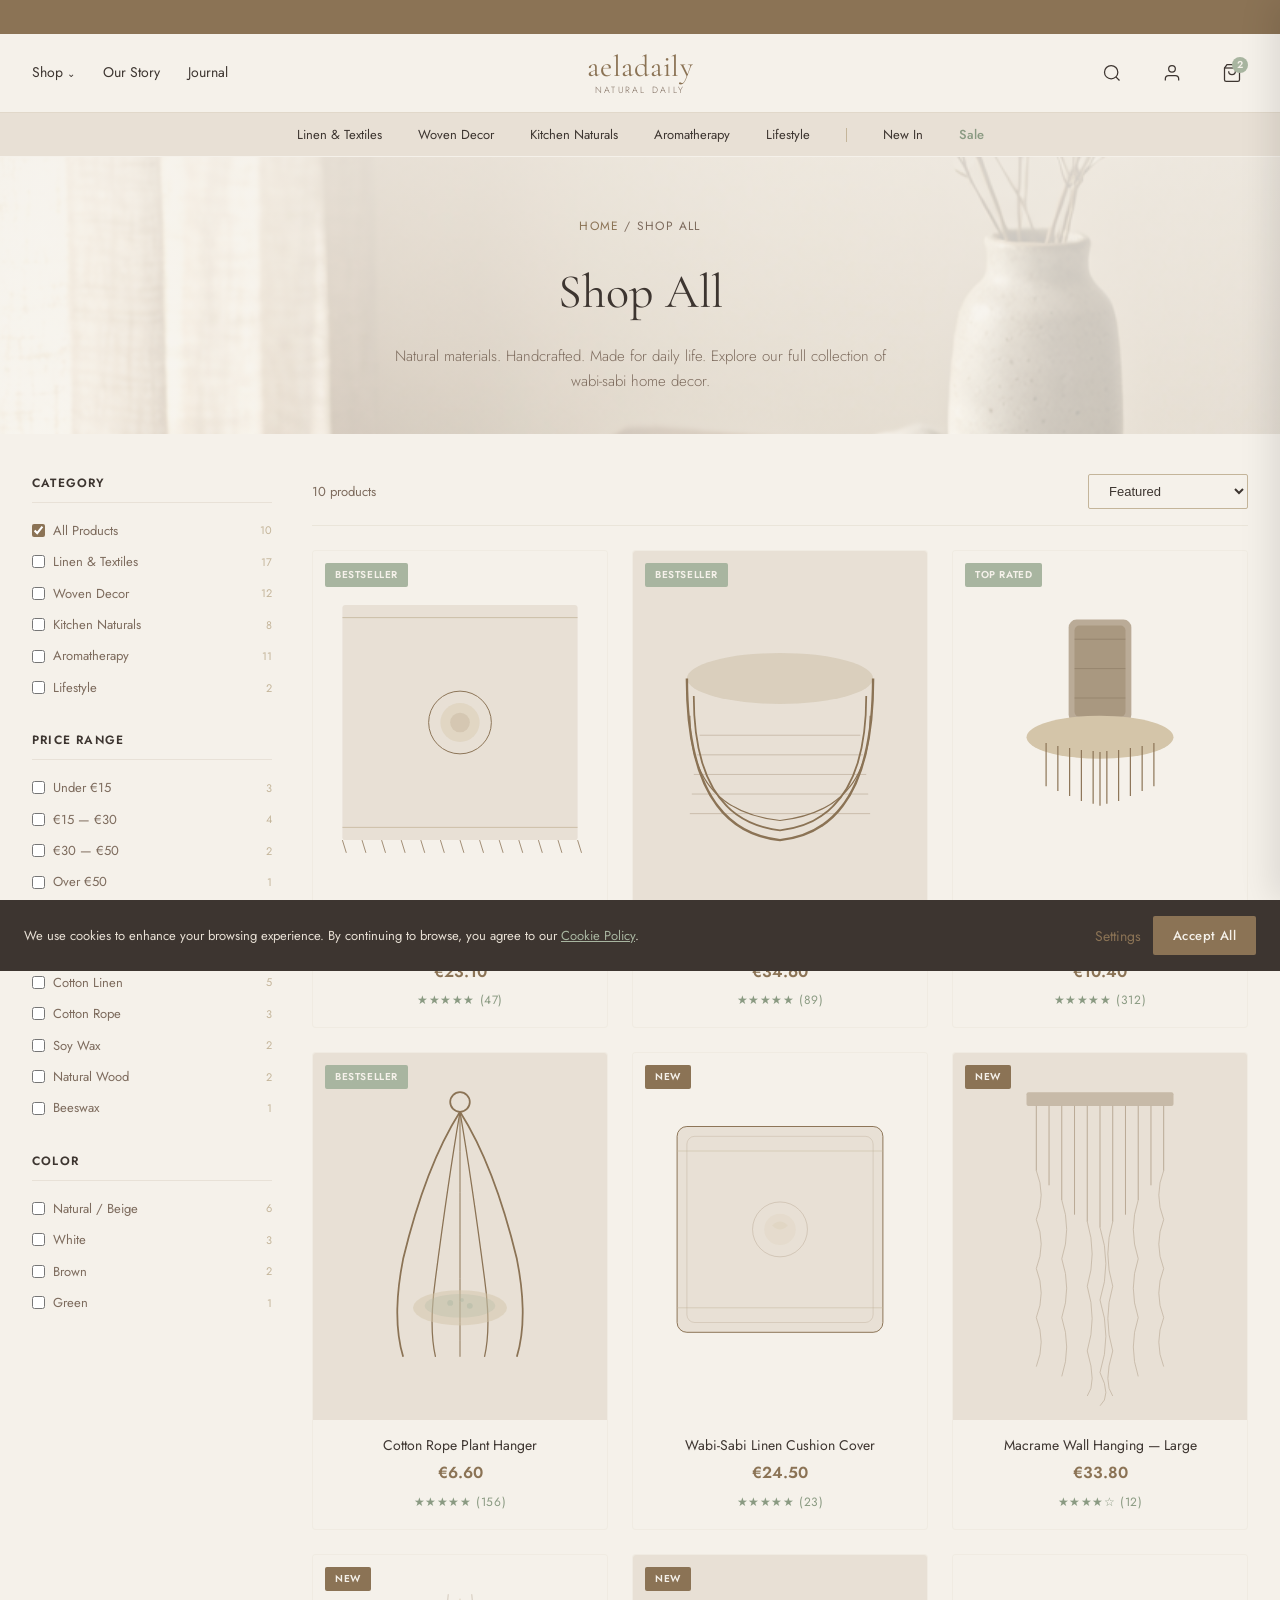
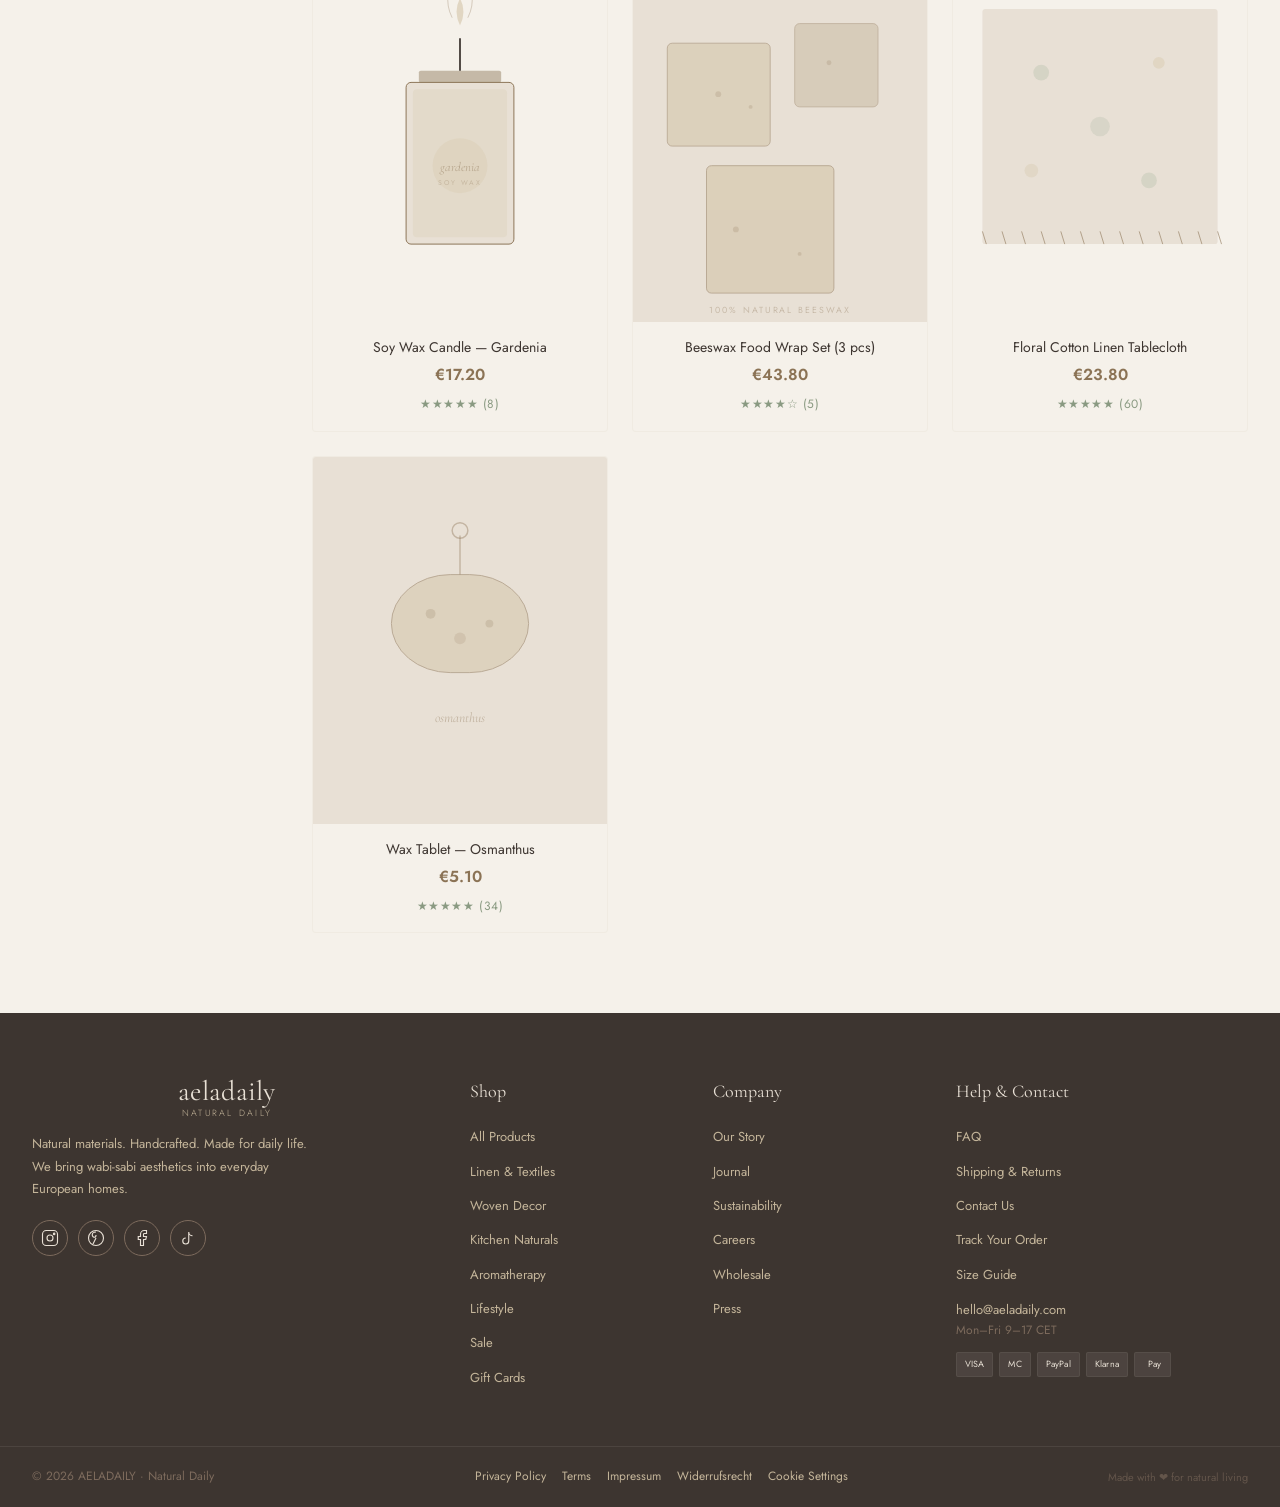
==== commit e005c9f6: "feat: Add European home decor background image + Shopify-ready structure - Added AI-generated wabi-s" ====
--- a/collection.html
+++ b/collection.html
@@ -12,10 +12,18 @@
     <style>
         /* Collection page specific styles */
         .collection-hero {
-            background: var(--cream);
+            background: url('img/European_style_home_interior_b_2026-06-30T00-00-41.png') center / cover no-repeat;
             padding: 60px 0 40px;
             text-align: center;
-        }
+            position: relative;
+        }
+        .collection-hero::before {
+            content: '';
+            position: absolute;
+            inset: 0;
+            background: linear-gradient(180deg, rgba(245, 241, 234, 0.85) 0%, rgba(245, 241, 234, 0.75) 100%);
+        }
+        .collection-hero > * { position: relative; z-index: 1; }
         .collection-breadcrumb {
             font-size: 12px;
             color: var(--taupe);
--- a/css/style.css
+++ b/css/style.css
@@ -826,7 +826,7 @@
 .hero-bg {
     position: absolute;
     inset: 0;
-    background: linear-gradient(135deg, #F5F1EA 0%, #EDE7DC 30%, #E8E0D5 60%, #D4C5A9 100%);
+    background: url('../img/European_style_home_interior_b_2026-06-30T00-00-41.png') center / cover no-repeat;
     display: flex;
     align-items: center;
     justify-content: center;
@@ -835,7 +835,8 @@
 .hero-texture {
     position: absolute;
     inset: 0;
-    background-image:
+    background:
+        linear-gradient(180deg, rgba(245, 241, 234, 0.78) 0%, rgba(245, 241, 234, 0.55) 40%, rgba(232, 224, 213, 0.65) 100%),
         radial-gradient(ellipse at 15% 25%, rgba(168, 181, 160, 0.12) 0%, transparent 50%),
         radial-gradient(ellipse at 85% 75%, rgba(139, 115, 85, 0.08) 0%, transparent 50%),
         radial-gradient(ellipse at 50% 50%, rgba(212, 197, 169, 0.06) 0%, transparent 70%);
@@ -1339,8 +1340,8 @@
 
 /* ============ QUOTE BANNER ============ */
 .quote-banner {
-    background: var(--cream);
-    padding: 80px 0;
+    background: url('../img/European_style_home_interior_b_2026-06-30T00-00-41.png') center / cover no-repeat fixed;
+    padding: 100px 0;
     text-align: center;
     position: relative;
     overflow: hidden;
@@ -1353,14 +1354,16 @@
     left: 0;
     right: 0;
     bottom: 0;
-    background: radial-gradient(ellipse at center, rgba(212, 197, 169, 0.15) 0%, transparent 70%);
+    background:
+        linear-gradient(180deg, rgba(61, 53, 48, 0.55) 0%, rgba(61, 53, 48, 0.45) 50%, rgba(61, 53, 48, 0.55) 100%),
+        radial-gradient(ellipse at center, rgba(212, 197, 169, 0.15) 0%, transparent 70%);
 }
 
 .quote-mark {
     font-family: var(--font-heading);
     font-size: 80px;
-    color: var(--walnut-brown);
-    opacity: 0.2;
+    color: var(--white);
+    opacity: 0.3;
     line-height: 0.8;
     position: relative;
 }
@@ -1370,7 +1373,7 @@
     font-size: 28px;
     font-style: italic;
     font-weight: 300;
-    color: var(--charcoal);
+    color: var(--white);
     line-height: 1.5;
     max-width: 700px;
     margin: 16px auto 24px;
@@ -1382,7 +1385,7 @@
     font-size: 13px;
     text-transform: uppercase;
     letter-spacing: 0.15em;
-    color: var(--walnut-brown);
+    color: var(--cream);
     position: relative;
 }
 
@@ -1434,8 +1437,21 @@
 
 /* ============ NEWSLETTER ============ */
 .section-newsletter {
-    background: var(--charcoal);
+    background: url('../img/European_style_home_interior_b_2026-06-30T00-00-41.png') center / cover no-repeat;
     color: var(--cream);
+    position: relative;
+}
+
+.section-newsletter::before {
+    content: '';
+    position: absolute;
+    inset: 0;
+    background: linear-gradient(180deg, rgba(61, 53, 48, 0.82) 0%, rgba(61, 53, 48, 0.88) 100%);
+}
+
+.section-newsletter > * {
+    position: relative;
+    z-index: 1;
 }
 
 .newsletter-box {
@@ -1929,7 +1945,7 @@
 .about-hero-bg {
     position: absolute;
     inset: 0;
-    background: linear-gradient(135deg, #E8E0D5 0%, #D4C5A9 40%, #C4B59A 100%);
+    background: url('../img/European_style_home_interior_b_2026-06-30T00-00-41.png') center / cover no-repeat;
     display: flex;
     align-items: center;
     justify-content: center;
@@ -1938,7 +1954,8 @@
 .about-hero-texture {
     position: absolute;
     inset: 0;
-    background-image:
+    background:
+        linear-gradient(180deg, rgba(232, 224, 213, 0.72) 0%, rgba(212, 197, 169, 0.58) 50%, rgba(196, 181, 154, 0.65) 100%),
         radial-gradient(ellipse at 20% 30%, rgba(168, 181, 160, 0.15) 0%, transparent 50%),
         radial-gradient(ellipse at 80% 70%, rgba(139, 115, 85, 0.1) 0%, transparent 50%);
 }
@@ -2227,7 +2244,17 @@
 }
 
 /* About CTA */
-.about-cta { background: var(--charcoal); }
+.about-cta {
+    background: url('../img/European_style_home_interior_b_2026-06-30T00-00-41.png') center / cover no-repeat;
+    position: relative;
+}
+.about-cta::before {
+    content: '';
+    position: absolute;
+    inset: 0;
+    background: linear-gradient(180deg, rgba(61, 53, 48, 0.82) 0%, rgba(61, 53, 48, 0.88) 100%);
+}
+.about-cta > * { position: relative; z-index: 1; }
 
 .about-cta-box {
     text-align: center;
